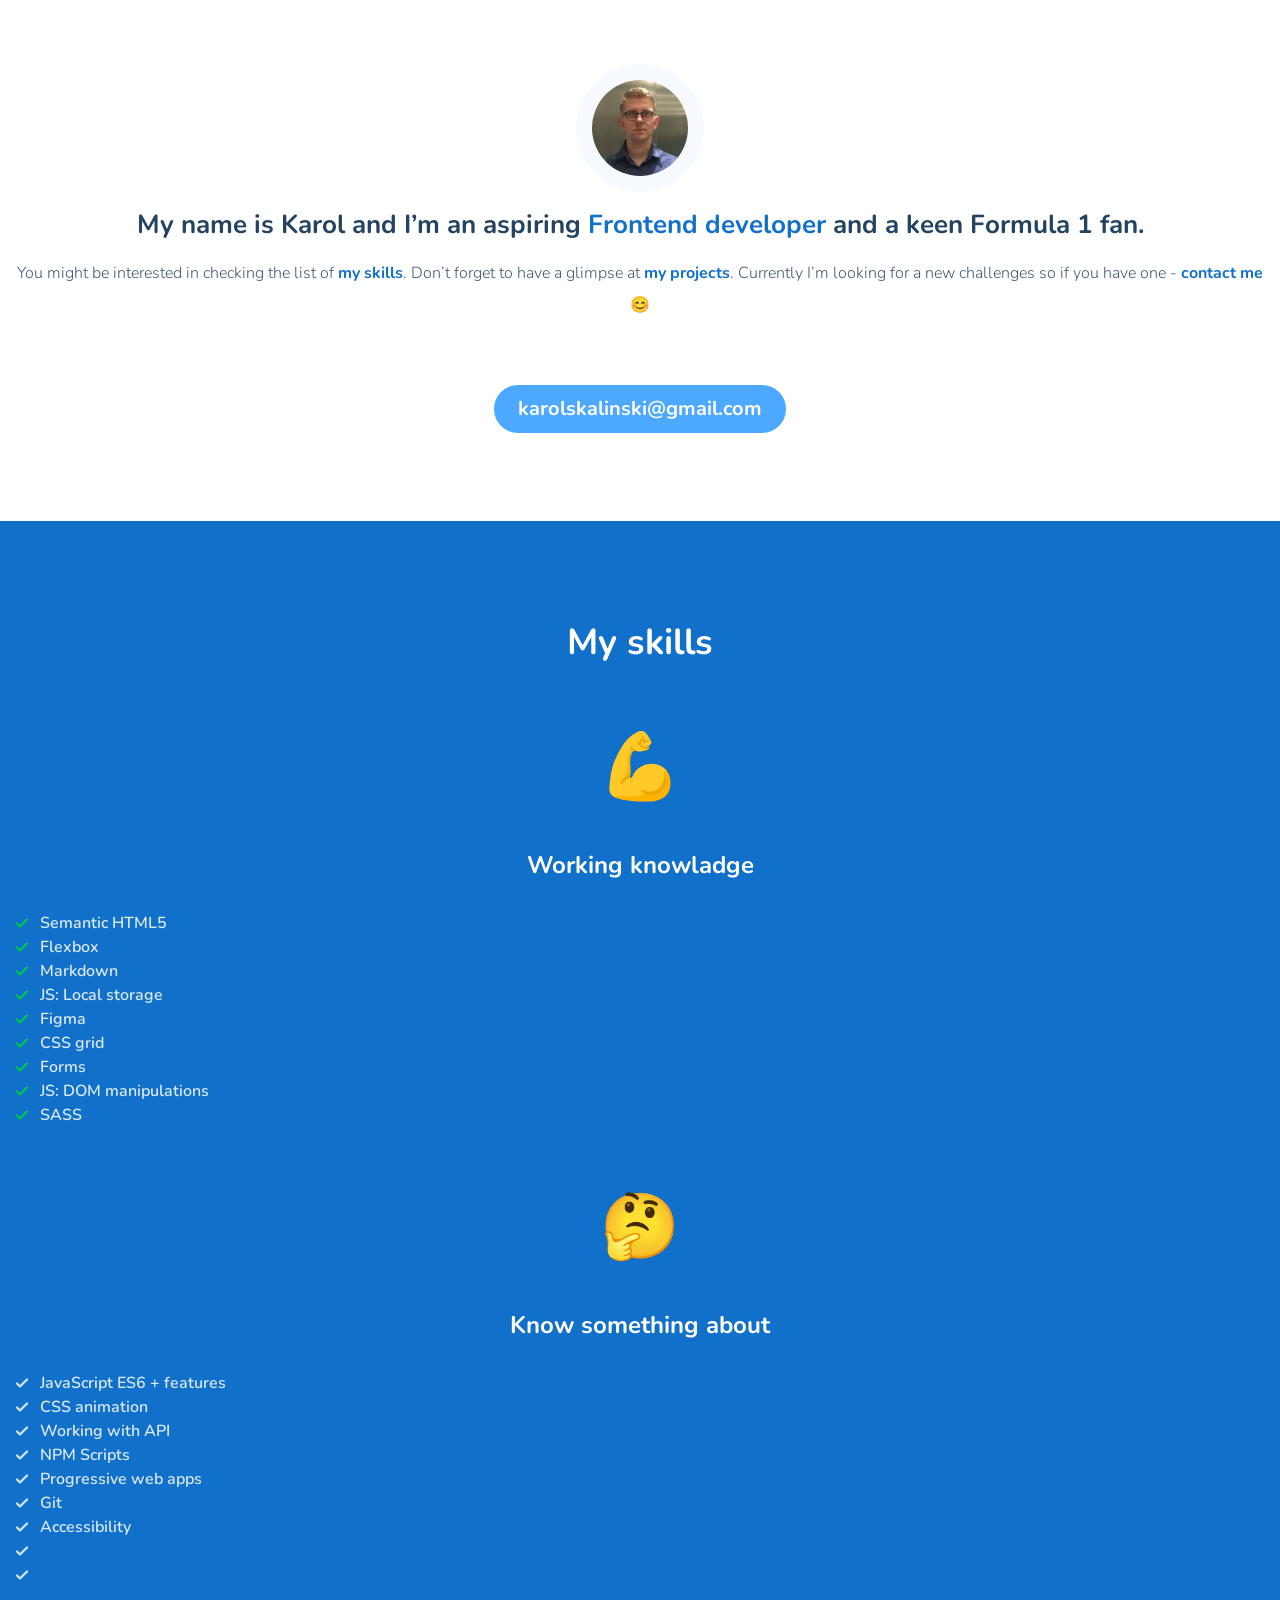
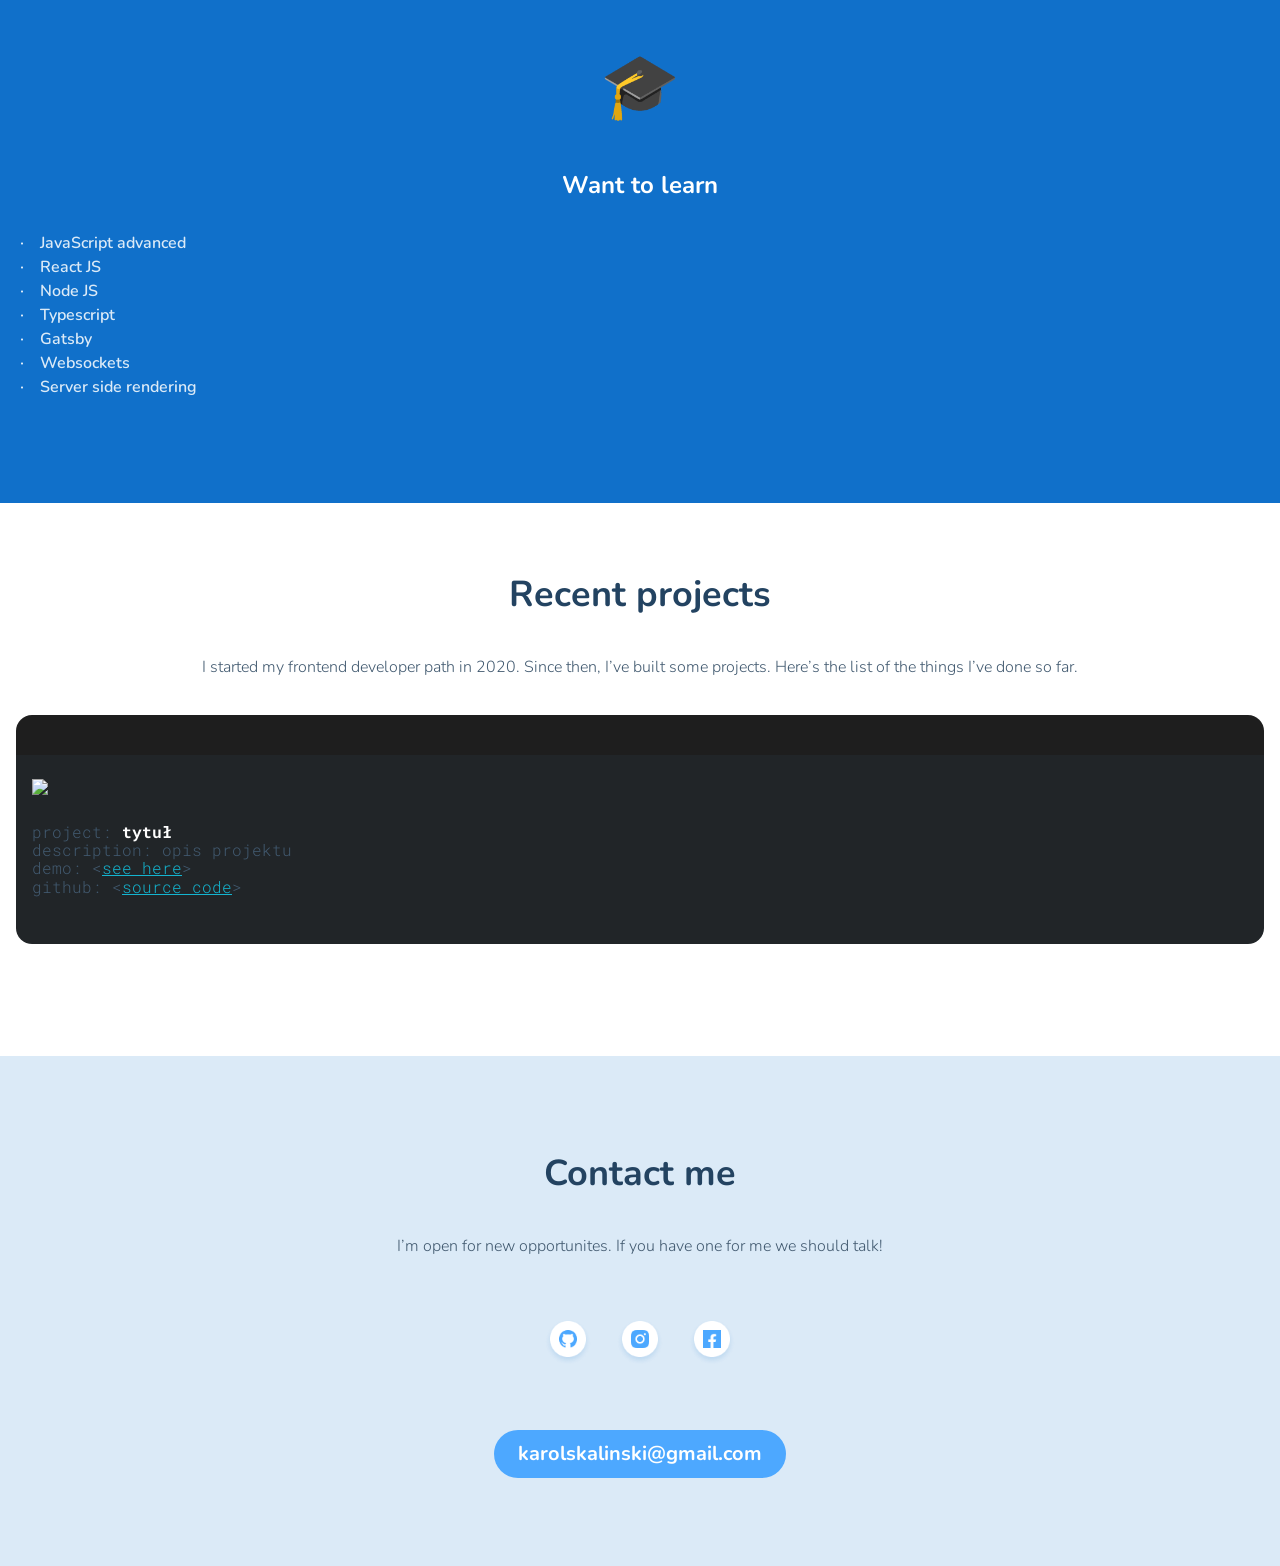
==== index.html @ 74f5c124 "Updates" ====
<!doctype html><html lang="en"><head><meta charset="UTF-8"/><meta name="viewport" content="width=device-width,initial-scale=1"/><title>Karol Skalinski Portfolio</title><meta name="description" content="Personal site with projects list & skill by Karol Skalinski"/><meta property="og:title" content="Karol Skalinski Portfolio"/><meta property="og:description" content="Personal site with projects list & skill by Karol Skalinski"/><meta property="og:url" content="https://skalutki.github.io/portfolio/"/><meta property="og:image" content="https://maciejkorsan.com/wtf-gulp-starter/assets/img/cover.png"/><link rel="apple-touch-icon" sizes="180x180" href="pwa/apple-icon-180.png"/><link rel="apple-touch-icon" sizes="167x167" href="pwa/apple-icon-167.png"/><link rel="apple-touch-icon" sizes="152x152" href="pwa/apple-icon-152.png"/><link rel="apple-touch-icon" sizes="120x120" href="pwa/apple-icon-120.png"/><meta name="apple-mobile-web-app-capable" content="yes"/><link rel="apple-touch-startup-image" href="pwa/apple-splash-2048-2732.png" media="(device-width: 1024px) and (device-height: 1366px) and (-webkit-device-pixel-ratio: 2) and (orientation: portrait)"/><link rel="apple-touch-startup-image" href="pwa/apple-splash-2732-2048.png" media="(device-width: 1024px) and (device-height: 1366px) and (-webkit-device-pixel-ratio: 2) and (orientation: landscape)"/><link rel="apple-touch-startup-image" href="pwa/apple-splash-1668-2388.png" media="(device-width: 834px) and (device-height: 1194px) and (-webkit-device-pixel-ratio: 2) and (orientation: portrait)"/><link rel="apple-touch-startup-image" href="pwa/apple-splash-2388-1668.png" media="(device-width: 834px) and (device-height: 1194px) and (-webkit-device-pixel-ratio: 2) and (orientation: landscape)"/><link rel="apple-touch-startup-image" href="pwa/apple-splash-1668-2224.png" media="(device-width: 834px) and (device-height: 1112px) and (-webkit-device-pixel-ratio: 2) and (orientation: portrait)"/><link rel="apple-touch-startup-image" href="pwa/apple-splash-2224-1668.png" media="(device-width: 834px) and (device-height: 1112px) and (-webkit-device-pixel-ratio: 2) and (orientation: landscape)"/><link rel="apple-touch-startup-image" href="pwa/apple-splash-1536-2048.png" media="(device-width: 768px) and (device-height: 1024px) and (-webkit-device-pixel-ratio: 2) and (orientation: portrait)"/><link rel="apple-touch-startup-image" href="pwa/apple-splash-2048-1536.png" media="(device-width: 768px) and (device-height: 1024px) and (-webkit-device-pixel-ratio: 2) and (orientation: landscape)"/><link rel="apple-touch-startup-image" href="pwa/apple-splash-1242-2688.png" media="(device-width: 414px) and (device-height: 896px) and (-webkit-device-pixel-ratio: 3) and (orientation: portrait)"/><link rel="apple-touch-startup-image" href="pwa/apple-splash-2688-1242.png" media="(device-width: 414px) and (device-height: 896px) and (-webkit-device-pixel-ratio: 3) and (orientation: landscape)"/><link rel="apple-touch-startup-image" href="pwa/apple-splash-1125-2436.png" media="(device-width: 375px) and (device-height: 812px) and (-webkit-device-pixel-ratio: 3) and (orientation: portrait)"/><link rel="apple-touch-startup-image" href="pwa/apple-splash-2436-1125.png" media="(device-width: 375px) and (device-height: 812px) and (-webkit-device-pixel-ratio: 3) and (orientation: landscape)"/><link rel="apple-touch-startup-image" href="pwa/apple-splash-828-1792.png" media="(device-width: 414px) and (device-height: 896px) and (-webkit-device-pixel-ratio: 2) and (orientation: portrait)"/><link rel="apple-touch-startup-image" href="pwa/apple-splash-1792-828.png" media="(device-width: 414px) and (device-height: 896px) and (-webkit-device-pixel-ratio: 2) and (orientation: landscape)"/><link rel="apple-touch-startup-image" href="pwa/apple-splash-1242-2208.png" media="(device-width: 414px) and (device-height: 736px) and (-webkit-device-pixel-ratio: 3) and (orientation: portrait)"/><link rel="apple-touch-startup-image" href="pwa/apple-splash-2208-1242.png" media="(device-width: 414px) and (device-height: 736px) and (-webkit-device-pixel-ratio: 3) and (orientation: landscape)"/><link rel="apple-touch-startup-image" href="pwa/apple-splash-750-1334.png" media="(device-width: 375px) and (device-height: 667px) and (-webkit-device-pixel-ratio: 2) and (orientation: portrait)"/><link rel="apple-touch-startup-image" href="pwa/apple-splash-1334-750.png" media="(device-width: 375px) and (device-height: 667px) and (-webkit-device-pixel-ratio: 2) and (orientation: landscape)"/><link rel="apple-touch-startup-image" href="pwa/apple-splash-640-1136.png" media="(device-width: 320px) and (device-height: 568px) and (-webkit-device-pixel-ratio: 2) and (orientation: portrait)"/><link rel="apple-touch-startup-image" href="pwa/apple-splash-1136-640.png" media="(device-width: 320px) and (device-height: 568px) and (-webkit-device-pixel-ratio: 2) and (orientation: landscape)"/><link href="index.9340e4d0.css" rel="stylesheet"></head><body><main class="main"><header class="about-me"><div class="about-me__picture"><img src="img/karol1.66307d24.jpg" alt="Profile picture with smile Karol Skalinski" class="about-me__picture--picture"/></div><h1 class="about-me__title">My name is Karol and I’m an aspiring <span class="about-me__title--color">Frontend developer</span> and a keen Formula 1 fan.</h1><p class="about-me__description">You might be interested in checking the list of <a class="about-me__description--id" href="#skills">my skills</a>. Don’t forget to have a glimpse at <a class="about-me__description--id" href="#projects">my projects</a>. Currently I’m looking for a new challenges so if you have one - <a class="about-me__description--id" href="#contact">contact me </a>😊</p><div class="position-mail"><a href="mailto:karolskalinski@gmail.com?subject=From_portfolio_on_github" class="about-me__mail mail">karolskalinski@gmail.com</a></div></header><section class="skills" id="skills"><h2 class="skills__title">My skills</h2><section class="skill"><div class="skill__div"><span class="skill__div__icon">💪</span></div><h3 class="skill__title">Working knowladge</h3><ul class="skill__list"><li class="skill__list--item skill__list--itemGreen">Semantic HTML5</li><li class="skill__list--item skill__list--itemGreen">Flexbox</li><li class="skill__list--item skill__list--itemGreen">Markdown</li><li class="skill__list--item skill__list--itemGreen">JS: Local storage</li><li class="skill__list--item skill__list--itemGreen">Figma</li><li class="skill__list--item skill__list--itemGreen">CSS grid</li><li class="skill__list--item skill__list--itemGreen">Forms</li><li class="skill__list--item skill__list--itemGreen">JS: DOM manipulations</li><li class="skill__list--item skill__list--itemGreen">SASS</li></ul></section><section class="skill"><div class="skill__div"><span class="skill__div__icon">🤔</span></div><h3 class="skill__title">Know something about</h3><ul class="skill__list"><li class="skill__list--item skill__list--itemWhite">JavaScript ES6 + features</li><li class="skill__list--item skill__list--itemWhite">CSS animation</li><li class="skill__list--item skill__list--itemWhite">Working with API</li><li class="skill__list--item skill__list--itemWhite">NPM Scripts</li><li class="skill__list--item skill__list--itemWhite">Progressive web apps</li><li class="skill__list--item skill__list--itemWhite">Git</li><li class="skill__list--item skill__list--itemWhite">Accessibility</li><li class="skill__list--item skill__list--itemWhite"></li><li class="skill__list--item skill__list--itemWhite"></li></ul></section><section class="skill"><div class="skill__div"><span class="skill__div__icon">🎓</span></div><h3 class="skill__title">Want to learn</h3><ul class="skill__list"><li class="skill__list--item skill__list--itemDot">JavaScript advanced</li><li class="skill__list--item skill__list--itemDot">React JS</li><li class="skill__list--item skill__list--itemDot">Node JS</li><li class="skill__list--item skill__list--itemDot">Typescript</li><li class="skill__list--item skill__list--itemDot">Gatsby</li><li class="skill__list--item skill__list--itemDot">Websockets</li><li class="skill__list--item skill__list--itemDot">Server side rendering</li></ul></section></section><section class="projects projects-js" id="projects"><h2 class="projects__title">Recent projects</h2><p class="projects__description">I started my frontend developer path in 2020. Since then, I’ve built some projects. Here’s the list of the things I’ve done so far.</p><section class="project"><header class="project__header"><span class="project__header--icon"></span></header><div class="project__grid"><img src="img/Github" icon.25b1aea3.png class="project__avatar"/><div class="nie wiem czy potrzebne"><ul class="description__list"><li class="description__list--item">project: <span class="description__list--itemTitle description__list--project-title">tytuł</span></li><li class="description__list--item">description: <span class="description__list--project-description"></span> opis projektu</li><li class="description__list--item">demo: &lt;<span class="description__list--project-demo"><a href="#" class="description__list--link" title="Project demo link">see here</a></span>&gt;</li><li class="description__list--item">github: &lt;<span class="description__list--project-source"><a href="#" class="description__list--link" title="Project repository link">source code</a></span>&gt;</li></ul></div></div></section></section><footer class="contact" id="contact"><h2 class="contact__title">Contact me</h2><p class="contact__description">I’m open for new opportunites. If you have one for me we should talk!</p><span class="contact__icons"><a href="#" class="contact__link"><img src="img/Github_icon.b42a5c88.png" class="contact__icon contact__icon-github" alt="Github icon."/></a><a href="#" class="contact__link"><img src="img/Instagram_icon.8e34ad99.png" class="contact__icon contact__icon-instagram" alt="Instagram icon."/></a><a href="#" class="contact__link"><img src="img/Facebook_icon.f292de3f.png" class="contact__icon contact__icon-facebook" alt="Facebook icon."/></a></span><div class="position-mail"><a href="mailto:karolskalinski@gmail.com?subject=From_portfolio_on_github" class="contact__mail mail">karolskalinski@gmail.com</a></div></footer></main><script src="index.9340e4d0.js"></script></body></html>
---- index.9340e4d0.css ----
@import url(https://fonts.googleapis.com/css2?family=Nunito:wght@300;600;700&family=Roboto+Mono:ital,wght@0,400;1,600&display=swap);
/*! normalize.css v8.0.1 | MIT License | github.com/necolas/normalize.css */html{line-height:1.15;-webkit-text-size-adjust:100%}body{margin:0}main{display:block}h1{font-size:2em;margin:.67em 0}hr{box-sizing:content-box;height:0;overflow:visible}pre{font-family:monospace,monospace;font-size:1em}a{background-color:transparent}abbr[title]{border-bottom:none;text-decoration:underline;text-decoration:underline dotted}b,strong{font-weight:bolder}code,kbd,samp{font-family:monospace,monospace;font-size:1em}small{font-size:80%}sub,sup{font-size:75%;line-height:0;position:relative;vertical-align:baseline}sub{bottom:-.25em}sup{top:-.5em}img{border-style:none}button,input,optgroup,select,textarea{font-family:inherit;font-size:100%;line-height:1.15;margin:0}button,input{overflow:visible}button,select{text-transform:none}[type=button],[type=reset],[type=submit],button{-webkit-appearance:button}[type=button]::-moz-focus-inner,[type=reset]::-moz-focus-inner,[type=submit]::-moz-focus-inner,button::-moz-focus-inner{border-style:none;padding:0}[type=button]:-moz-focusring,[type=reset]:-moz-focusring,[type=submit]:-moz-focusring,button:-moz-focusring{outline:1px dotted ButtonText}fieldset{padding:.35em .75em .625em}legend{box-sizing:border-box;color:inherit;display:table;max-width:100%;padding:0;white-space:normal}progress{vertical-align:baseline}textarea{overflow:auto}[type=checkbox],[type=radio]{box-sizing:border-box;padding:0}[type=number]::-webkit-inner-spin-button,[type=number]::-webkit-outer-spin-button{height:auto}[type=search]{-webkit-appearance:textfield;outline-offset:-2px}[type=search]::-webkit-search-decoration{-webkit-appearance:none}::-webkit-file-upload-button{-webkit-appearance:button;font:inherit}details{display:block}summary{display:list-item}[hidden],template{display:none}.about-me{padding:64px 16px 88px}.about-me__picture{display:flex;justify-content:center;align-items:center}.about-me__picture--picture{width:96px;height:96px;border:16px solid #f6f9fd;border-radius:50%}.about-me__title{color:#234361;font-weight:700;font-size:26px;line-height:32px;text-align:center;margin-bottom:16px}.about-me__title--color{color:#1070ca}.about-me__description{font-size:16px;line-height:32px;text-align:center}.about-me__description--id{text-decoration:none;color:#1070ca;font-weight:700}.about-me__mail{margin-top:48px}.skills{background-color:#1070ca;color:#fff;padding:68px 16px 88px}.skills__title{text-align:center;font-size:36px;line-height:48px;font-weight:700;font-style:normal;margin-bottom:64px}.skill{margin-top:64px}.skill__div{display:flex;justify-content:center;align-items:center}.skill__div__icon{font-style:normal;font-size:64px;line-height:72px;margin-bottom:16px}.skill__div__icon,.skill__title{font-weight:700;text-align:center}.skill__title{font-size:24px;line-height:44px}.skill__list{list-style:none;padding:0}.skill__list--item{color:#dbeaf7;font-style:normal;font-weight:600;font-size:16px;line-height:24px}.skill__list--itemGreen:before{content:url(img/small-tick-green.3161e0bf.png);padding-right:12px}.skill__list--itemWhite:before{content:url(img/small-tick-white.5039dd0b.png);padding-right:12px}.skill__list--itemDot:before{content:url(img/Bullet.c6b2af05.png);padding-right:12px}.projects{padding:68px 16px 88px}.projects__title{text-align:center;font-size:36px;line-height:48px;font-weight:700;color:#234361;margin:0 0 32px}.projects__description{font-style:normal;font-weight:300;font-size:16px;line-height:32px;text-align:center;margin-bottom:32px}.project{font-family:Roboto Mono,monospace;margin-bottom:24px}.project__header{background-color:#1e1e1e;height:40px;border-radius:16px 16px 0 0}.project__header--icon{background-color:#464a4d;width:8px;height:8px;z-index:3}.project__grid{background-color:#212528;padding:24px 16px 48px;border-radius:0 0 16px 16px}.project__avatar{margin-bottom:24px}.description__list{list-style:none;text-align:justify-all;padding:0;margin:0}.description__list--itemTitle{font-weight:700;color:#fff}.description__list--link{color:#14b5d0}.contact{background-color:#dbeaf7;padding:64px 16px 88px}.contact__title{color:#234361;font-weight:700;font-size:36px;line-height:48px;text-align:center;margin-bottom:32px}.contact__description{color:#425a70;font-weight:300;font-size:16px;line-height:32px;text-align:center;margin:0 0 56px}.contact__icons{display:flex;justify-content:center;align-items:center;margin-bottom:64px}.contact__icon{width:48px;height:48px;padding:0 12px}.contact__link{width:72px;height:48px}body{background:#fff;color:#425a70;min-height:100vh;min-width:320px;width:100%;font-family:Nunito,sans-serif;font-weight:300}.position-mail{display:flex;justify-content:center;align-items:center;box-sizing:border-box}.mail{background-color:#4da8ff;border-radius:48px;height:40px;text-decoration:none;color:#fff;padding:4px 24px;font-size:20px;font-weight:700;line-height:40px}
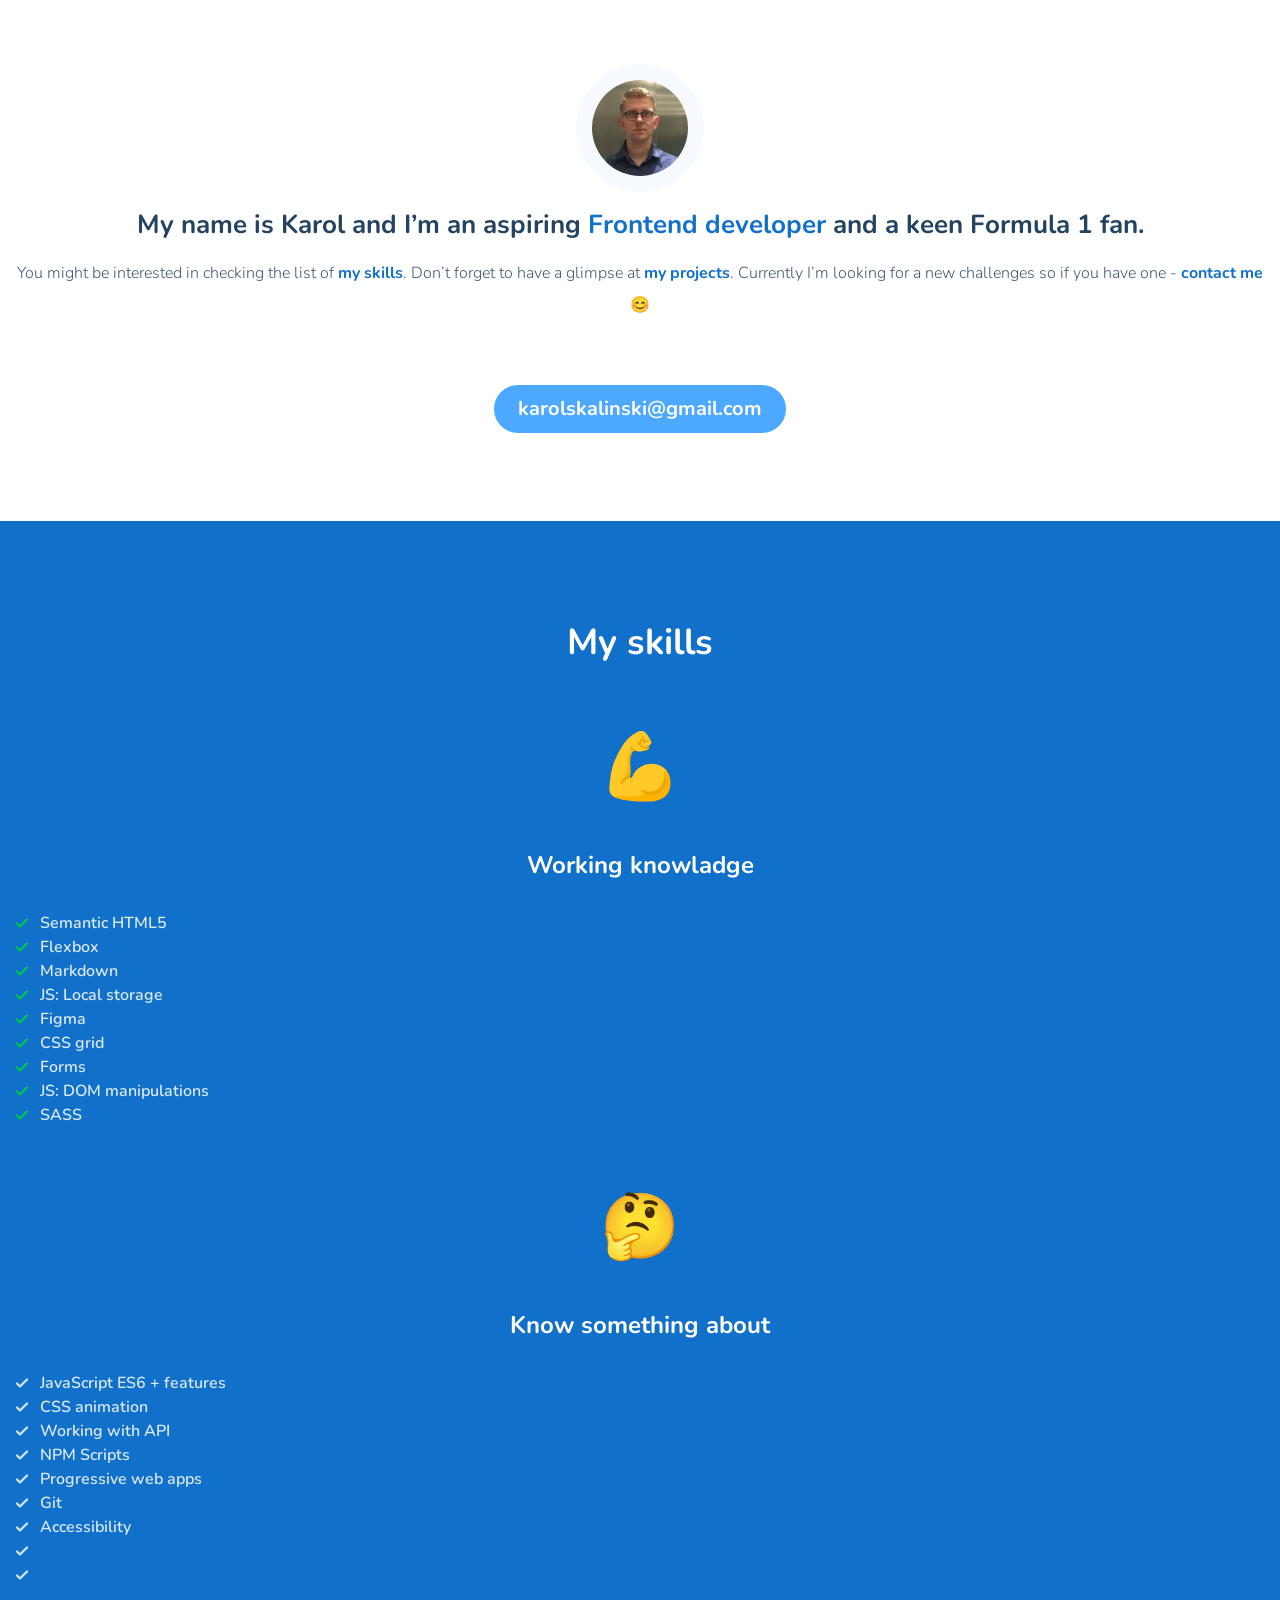
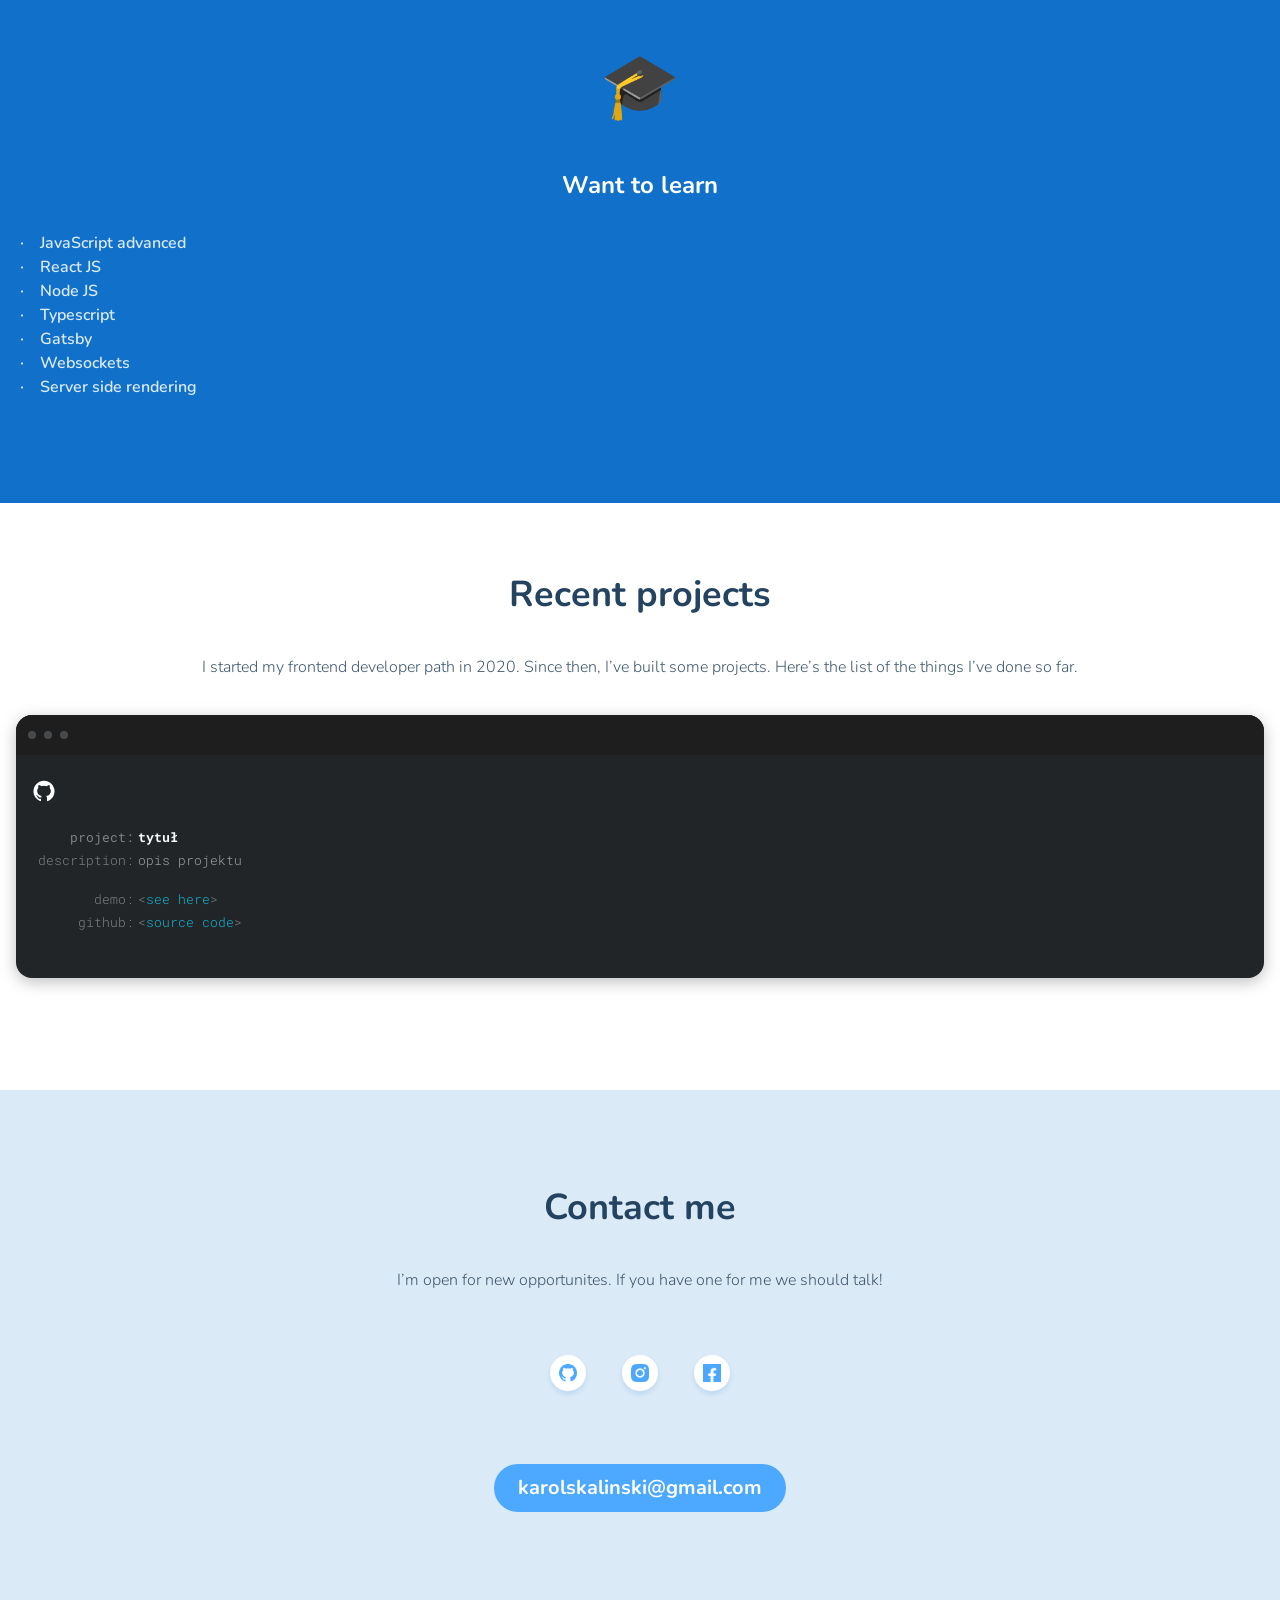
==== commit 09afd7e0: "Updates" ====
--- a/index.html
+++ b/index.html
@@ -1 +1 @@
-<!doctype html><html lang="en"><head><meta charset="UTF-8"/><meta name="viewport" content="width=device-width,initial-scale=1"/><title>Karol Skalinski Portfolio</title><meta name="description" content="Personal site with projects list & skill by Karol Skalinski"/><meta property="og:title" content="Karol Skalinski Portfolio"/><meta property="og:description" content="Personal site with projects list & skill by Karol Skalinski"/><meta property="og:url" content="https://skalutki.github.io/portfolio/"/><meta property="og:image" content="https://maciejkorsan.com/wtf-gulp-starter/assets/img/cover.png"/><link rel="apple-touch-icon" sizes="180x180" href="pwa/apple-icon-180.png"/><link rel="apple-touch-icon" sizes="167x167" href="pwa/apple-icon-167.png"/><link rel="apple-touch-icon" sizes="152x152" href="pwa/apple-icon-152.png"/><link rel="apple-touch-icon" sizes="120x120" href="pwa/apple-icon-120.png"/><meta name="apple-mobile-web-app-capable" content="yes"/><link rel="apple-touch-startup-image" href="pwa/apple-splash-2048-2732.png" media="(device-width: 1024px) and (device-height: 1366px) and (-webkit-device-pixel-ratio: 2) and (orientation: portrait)"/><link rel="apple-touch-startup-image" href="pwa/apple-splash-2732-2048.png" media="(device-width: 1024px) and (device-height: 1366px) and (-webkit-device-pixel-ratio: 2) and (orientation: landscape)"/><link rel="apple-touch-startup-image" href="pwa/apple-splash-1668-2388.png" media="(device-width: 834px) and (device-height: 1194px) and (-webkit-device-pixel-ratio: 2) and (orientation: portrait)"/><link rel="apple-touch-startup-image" href="pwa/apple-splash-2388-1668.png" media="(device-width: 834px) and (device-height: 1194px) and (-webkit-device-pixel-ratio: 2) and (orientation: landscape)"/><link rel="apple-touch-startup-image" href="pwa/apple-splash-1668-2224.png" media="(device-width: 834px) and (device-height: 1112px) and (-webkit-device-pixel-ratio: 2) and (orientation: portrait)"/><link rel="apple-touch-startup-image" href="pwa/apple-splash-2224-1668.png" media="(device-width: 834px) and (device-height: 1112px) and (-webkit-device-pixel-ratio: 2) and (orientation: landscape)"/><link rel="apple-touch-startup-image" href="pwa/apple-splash-1536-2048.png" media="(device-width: 768px) and (device-height: 1024px) and (-webkit-device-pixel-ratio: 2) and (orientation: portrait)"/><link rel="apple-touch-startup-image" href="pwa/apple-splash-2048-1536.png" media="(device-width: 768px) and (device-height: 1024px) and (-webkit-device-pixel-ratio: 2) and (orientation: landscape)"/><link rel="apple-touch-startup-image" href="pwa/apple-splash-1242-2688.png" media="(device-width: 414px) and (device-height: 896px) and (-webkit-device-pixel-ratio: 3) and (orientation: portrait)"/><link rel="apple-touch-startup-image" href="pwa/apple-splash-2688-1242.png" media="(device-width: 414px) and (device-height: 896px) and (-webkit-device-pixel-ratio: 3) and (orientation: landscape)"/><link rel="apple-touch-startup-image" href="pwa/apple-splash-1125-2436.png" media="(device-width: 375px) and (device-height: 812px) and (-webkit-device-pixel-ratio: 3) and (orientation: portrait)"/><link rel="apple-touch-startup-image" href="pwa/apple-splash-2436-1125.png" media="(device-width: 375px) and (device-height: 812px) and (-webkit-device-pixel-ratio: 3) and (orientation: landscape)"/><link rel="apple-touch-startup-image" href="pwa/apple-splash-828-1792.png" media="(device-width: 414px) and (device-height: 896px) and (-webkit-device-pixel-ratio: 2) and (orientation: portrait)"/><link rel="apple-touch-startup-image" href="pwa/apple-splash-1792-828.png" media="(device-width: 414px) and (device-height: 896px) and (-webkit-device-pixel-ratio: 2) and (orientation: landscape)"/><link rel="apple-touch-startup-image" href="pwa/apple-splash-1242-2208.png" media="(device-width: 414px) and (device-height: 736px) and (-webkit-device-pixel-ratio: 3) and (orientation: portrait)"/><link rel="apple-touch-startup-image" href="pwa/apple-splash-2208-1242.png" media="(device-width: 414px) and (device-height: 736px) and (-webkit-device-pixel-ratio: 3) and (orientation: landscape)"/><link rel="apple-touch-startup-image" href="pwa/apple-splash-750-1334.png" media="(device-width: 375px) and (device-height: 667px) and (-webkit-device-pixel-ratio: 2) and (orientation: portrait)"/><link rel="apple-touch-startup-image" href="pwa/apple-splash-1334-750.png" media="(device-width: 375px) and (device-height: 667px) and (-webkit-device-pixel-ratio: 2) and (orientation: landscape)"/><link rel="apple-touch-startup-image" href="pwa/apple-splash-640-1136.png" media="(device-width: 320px) and (device-height: 568px) and (-webkit-device-pixel-ratio: 2) and (orientation: portrait)"/><link rel="apple-touch-startup-image" href="pwa/apple-splash-1136-640.png" media="(device-width: 320px) and (device-height: 568px) and (-webkit-device-pixel-ratio: 2) and (orientation: landscape)"/><link href="index.9340e4d0.css" rel="stylesheet"></head><body><main class="main"><header class="about-me"><div class="about-me__picture"><img src="img/karol1.66307d24.jpg" alt="Profile picture with smile Karol Skalinski" class="about-me__picture--picture"/></div><h1 class="about-me__title">My name is Karol and I’m an aspiring <span class="about-me__title--color">Frontend developer</span> and a keen Formula 1 fan.</h1><p class="about-me__description">You might be interested in checking the list of <a class="about-me__description--id" href="#skills">my skills</a>. Don’t forget to have a glimpse at <a class="about-me__description--id" href="#projects">my projects</a>. Currently I’m looking for a new challenges so if you have one - <a class="about-me__description--id" href="#contact">contact me </a>😊</p><div class="position-mail"><a href="mailto:karolskalinski@gmail.com?subject=From_portfolio_on_github" class="about-me__mail mail">karolskalinski@gmail.com</a></div></header><section class="skills" id="skills"><h2 class="skills__title">My skills</h2><section class="skill"><div class="skill__div"><span class="skill__div__icon">💪</span></div><h3 class="skill__title">Working knowladge</h3><ul class="skill__list"><li class="skill__list--item skill__list--itemGreen">Semantic HTML5</li><li class="skill__list--item skill__list--itemGreen">Flexbox</li><li class="skill__list--item skill__list--itemGreen">Markdown</li><li class="skill__list--item skill__list--itemGreen">JS: Local storage</li><li class="skill__list--item skill__list--itemGreen">Figma</li><li class="skill__list--item skill__list--itemGreen">CSS grid</li><li class="skill__list--item skill__list--itemGreen">Forms</li><li class="skill__list--item skill__list--itemGreen">JS: DOM manipulations</li><li class="skill__list--item skill__list--itemGreen">SASS</li></ul></section><section class="skill"><div class="skill__div"><span class="skill__div__icon">🤔</span></div><h3 class="skill__title">Know something about</h3><ul class="skill__list"><li class="skill__list--item skill__list--itemWhite">JavaScript ES6 + features</li><li class="skill__list--item skill__list--itemWhite">CSS animation</li><li class="skill__list--item skill__list--itemWhite">Working with API</li><li class="skill__list--item skill__list--itemWhite">NPM Scripts</li><li class="skill__list--item skill__list--itemWhite">Progressive web apps</li><li class="skill__list--item skill__list--itemWhite">Git</li><li class="skill__list--item skill__list--itemWhite">Accessibility</li><li class="skill__list--item skill__list--itemWhite"></li><li class="skill__list--item skill__list--itemWhite"></li></ul></section><section class="skill"><div class="skill__div"><span class="skill__div__icon">🎓</span></div><h3 class="skill__title">Want to learn</h3><ul class="skill__list"><li class="skill__list--item skill__list--itemDot">JavaScript advanced</li><li class="skill__list--item skill__list--itemDot">React JS</li><li class="skill__list--item skill__list--itemDot">Node JS</li><li class="skill__list--item skill__list--itemDot">Typescript</li><li class="skill__list--item skill__list--itemDot">Gatsby</li><li class="skill__list--item skill__list--itemDot">Websockets</li><li class="skill__list--item skill__list--itemDot">Server side rendering</li></ul></section></section><section class="projects projects-js" id="projects"><h2 class="projects__title">Recent projects</h2><p class="projects__description">I started my frontend developer path in 2020. Since then, I’ve built some projects. Here’s the list of the things I’ve done so far.</p><section class="project"><header class="project__header"><span class="project__header--icon"></span></header><div class="project__grid"><img src="img/Github" icon.25b1aea3.png class="project__avatar"/><div class="nie wiem czy potrzebne"><ul class="description__list"><li class="description__list--item">project: <span class="description__list--itemTitle description__list--project-title">tytuł</span></li><li class="description__list--item">description: <span class="description__list--project-description"></span> opis projektu</li><li class="description__list--item">demo: &lt;<span class="description__list--project-demo"><a href="#" class="description__list--link" title="Project demo link">see here</a></span>&gt;</li><li class="description__list--item">github: &lt;<span class="description__list--project-source"><a href="#" class="description__list--link" title="Project repository link">source code</a></span>&gt;</li></ul></div></div></section></section><footer class="contact" id="contact"><h2 class="contact__title">Contact me</h2><p class="contact__description">I’m open for new opportunites. If you have one for me we should talk!</p><span class="contact__icons"><a href="#" class="contact__link"><img src="img/Github_icon.b42a5c88.png" class="contact__icon contact__icon-github" alt="Github icon."/></a><a href="#" class="contact__link"><img src="img/Instagram_icon.8e34ad99.png" class="contact__icon contact__icon-instagram" alt="Instagram icon."/></a><a href="#" class="contact__link"><img src="img/Facebook_icon.f292de3f.png" class="contact__icon contact__icon-facebook" alt="Facebook icon."/></a></span><div class="position-mail"><a href="mailto:karolskalinski@gmail.com?subject=From_portfolio_on_github" class="contact__mail mail">karolskalinski@gmail.com</a></div></footer></main><script src="index.9340e4d0.js"></script></body></html>+<!doctype html><html lang="en"><head><meta charset="UTF-8"/><meta name="viewport" content="width=device-width,initial-scale=1"/><title>Karol Skalinski Portfolio</title><meta name="description" content="Personal site with projects list & skill by Karol Skalinski"/><meta property="og:title" content="Karol Skalinski Portfolio"/><meta property="og:description" content="Personal site with projects list & skill by Karol Skalinski"/><meta property="og:url" content="https://skalutki.github.io/portfolio/"/><meta property="og:image" content="https://maciejkorsan.com/wtf-gulp-starter/assets/img/cover.png"/><link rel="apple-touch-icon" sizes="180x180" href="pwa/apple-icon-180.png"/><link rel="apple-touch-icon" sizes="167x167" href="pwa/apple-icon-167.png"/><link rel="apple-touch-icon" sizes="152x152" href="pwa/apple-icon-152.png"/><link rel="apple-touch-icon" sizes="120x120" href="pwa/apple-icon-120.png"/><meta name="apple-mobile-web-app-capable" content="yes"/><link rel="apple-touch-startup-image" href="pwa/apple-splash-2048-2732.png" media="(device-width: 1024px) and (device-height: 1366px) and (-webkit-device-pixel-ratio: 2) and (orientation: portrait)"/><link rel="apple-touch-startup-image" href="pwa/apple-splash-2732-2048.png" media="(device-width: 1024px) and (device-height: 1366px) and (-webkit-device-pixel-ratio: 2) and (orientation: landscape)"/><link rel="apple-touch-startup-image" href="pwa/apple-splash-1668-2388.png" media="(device-width: 834px) and (device-height: 1194px) and (-webkit-device-pixel-ratio: 2) and (orientation: portrait)"/><link rel="apple-touch-startup-image" href="pwa/apple-splash-2388-1668.png" media="(device-width: 834px) and (device-height: 1194px) and (-webkit-device-pixel-ratio: 2) and (orientation: landscape)"/><link rel="apple-touch-startup-image" href="pwa/apple-splash-1668-2224.png" media="(device-width: 834px) and (device-height: 1112px) and (-webkit-device-pixel-ratio: 2) and (orientation: portrait)"/><link rel="apple-touch-startup-image" href="pwa/apple-splash-2224-1668.png" media="(device-width: 834px) and (device-height: 1112px) and (-webkit-device-pixel-ratio: 2) and (orientation: landscape)"/><link rel="apple-touch-startup-image" href="pwa/apple-splash-1536-2048.png" media="(device-width: 768px) and (device-height: 1024px) and (-webkit-device-pixel-ratio: 2) and (orientation: portrait)"/><link rel="apple-touch-startup-image" href="pwa/apple-splash-2048-1536.png" media="(device-width: 768px) and (device-height: 1024px) and (-webkit-device-pixel-ratio: 2) and (orientation: landscape)"/><link rel="apple-touch-startup-image" href="pwa/apple-splash-1242-2688.png" media="(device-width: 414px) and (device-height: 896px) and (-webkit-device-pixel-ratio: 3) and (orientation: portrait)"/><link rel="apple-touch-startup-image" href="pwa/apple-splash-2688-1242.png" media="(device-width: 414px) and (device-height: 896px) and (-webkit-device-pixel-ratio: 3) and (orientation: landscape)"/><link rel="apple-touch-startup-image" href="pwa/apple-splash-1125-2436.png" media="(device-width: 375px) and (device-height: 812px) and (-webkit-device-pixel-ratio: 3) and (orientation: portrait)"/><link rel="apple-touch-startup-image" href="pwa/apple-splash-2436-1125.png" media="(device-width: 375px) and (device-height: 812px) and (-webkit-device-pixel-ratio: 3) and (orientation: landscape)"/><link rel="apple-touch-startup-image" href="pwa/apple-splash-828-1792.png" media="(device-width: 414px) and (device-height: 896px) and (-webkit-device-pixel-ratio: 2) and (orientation: portrait)"/><link rel="apple-touch-startup-image" href="pwa/apple-splash-1792-828.png" media="(device-width: 414px) and (device-height: 896px) and (-webkit-device-pixel-ratio: 2) and (orientation: landscape)"/><link rel="apple-touch-startup-image" href="pwa/apple-splash-1242-2208.png" media="(device-width: 414px) and (device-height: 736px) and (-webkit-device-pixel-ratio: 3) and (orientation: portrait)"/><link rel="apple-touch-startup-image" href="pwa/apple-splash-2208-1242.png" media="(device-width: 414px) and (device-height: 736px) and (-webkit-device-pixel-ratio: 3) and (orientation: landscape)"/><link rel="apple-touch-startup-image" href="pwa/apple-splash-750-1334.png" media="(device-width: 375px) and (device-height: 667px) and (-webkit-device-pixel-ratio: 2) and (orientation: portrait)"/><link rel="apple-touch-startup-image" href="pwa/apple-splash-1334-750.png" media="(device-width: 375px) and (device-height: 667px) and (-webkit-device-pixel-ratio: 2) and (orientation: landscape)"/><link rel="apple-touch-startup-image" href="pwa/apple-splash-640-1136.png" media="(device-width: 320px) and (device-height: 568px) and (-webkit-device-pixel-ratio: 2) and (orientation: portrait)"/><link rel="apple-touch-startup-image" href="pwa/apple-splash-1136-640.png" media="(device-width: 320px) and (device-height: 568px) and (-webkit-device-pixel-ratio: 2) and (orientation: landscape)"/><link href="index.69f66f63.css" rel="stylesheet"></head><body><main class="main"><header class="about-me"><div class="about-me__picture"><img src="img/karol1.66307d24.jpg" alt="Profile picture with smile Karol Skalinski" class="about-me__picture--picture"/></div><h1 class="about-me__title">My name is Karol and I’m an aspiring <span class="about-me__title--color">Frontend developer</span> and a keen Formula 1 fan.</h1><p class="about-me__description">You might be interested in checking the list of <a class="about-me__description--id" href="#skills">my skills</a>. Don’t forget to have a glimpse at <a class="about-me__description--id" href="#projects">my projects</a>. Currently I’m looking for a new challenges so if you have one - <a class="about-me__description--id" href="#contact">contact me </a>😊</p><div class="position-mail"><a href="mailto:karolskalinski@gmail.com?subject=From_portfolio_on_github" class="about-me__mail mail">karolskalinski@gmail.com</a></div></header><section class="skills" id="skills"><h2 class="skills__title">My skills</h2><section class="skill"><div class="skill__div"><span class="skill__div__icon">💪</span></div><h3 class="skill__title">Working knowladge</h3><ul class="skill__list"><li class="skill__list--item skill__list--itemGreen">Semantic HTML5</li><li class="skill__list--item skill__list--itemGreen">Flexbox</li><li class="skill__list--item skill__list--itemGreen">Markdown</li><li class="skill__list--item skill__list--itemGreen">JS: Local storage</li><li class="skill__list--item skill__list--itemGreen">Figma</li><li class="skill__list--item skill__list--itemGreen">CSS grid</li><li class="skill__list--item skill__list--itemGreen">Forms</li><li class="skill__list--item skill__list--itemGreen">JS: DOM manipulations</li><li class="skill__list--item skill__list--itemGreen">SASS</li></ul></section><section class="skill"><div class="skill__div"><span class="skill__div__icon">🤔</span></div><h3 class="skill__title">Know something about</h3><ul class="skill__list"><li class="skill__list--item skill__list--itemWhite">JavaScript ES6 + features</li><li class="skill__list--item skill__list--itemWhite">CSS animation</li><li class="skill__list--item skill__list--itemWhite">Working with API</li><li class="skill__list--item skill__list--itemWhite">NPM Scripts</li><li class="skill__list--item skill__list--itemWhite">Progressive web apps</li><li class="skill__list--item skill__list--itemWhite">Git</li><li class="skill__list--item skill__list--itemWhite">Accessibility</li><li class="skill__list--item skill__list--itemWhite"></li><li class="skill__list--item skill__list--itemWhite"></li></ul></section><section class="skill"><div class="skill__div"><span class="skill__div__icon">🎓</span></div><h3 class="skill__title">Want to learn</h3><ul class="skill__list"><li class="skill__list--item skill__list--itemDot">JavaScript advanced</li><li class="skill__list--item skill__list--itemDot">React JS</li><li class="skill__list--item skill__list--itemDot">Node JS</li><li class="skill__list--item skill__list--itemDot">Typescript</li><li class="skill__list--item skill__list--itemDot">Gatsby</li><li class="skill__list--item skill__list--itemDot">Websockets</li><li class="skill__list--item skill__list--itemDot">Server side rendering</li></ul></section></section><section class="projects projects-js" id="projects"><h2 class="projects__title">Recent projects</h2><p class="projects__description">I started my frontend developer path in 2020. Since then, I’ve built some projects. Here’s the list of the things I’ve done so far.</p><article class="project"><div class="project__header"><span class="project__header--icon"></span> <span class="project__header--icon"></span> <span class="project__header--icon"></span></div><div class="project__content"><img src="img/Github__Icon.25b1aea3.png" class="project__avatar" alt=""/><h3 class="project__title project__grid"><span class="project__label">project:</span> <span class="project__title--name">tytuł</span></h3><p class="project__description project__grid"><span class="project__label">description:</span> <span class="project__description--name">opis projektu</span></p><p class="project__demo project__grid"><span class="project__label">demo:</span> <span>&lt;<span class="project__demo--name"><a href="#" class="project__link" title="Project demo link">see here</a></span>&gt;</span></p><p class="project__repo project__grid"><span class="project__label">github:</span> <span>&lt;<span class="project__repo--name"><a href="#" class="project__link" title="Project repository link">source code</a></span>&gt;</span></p></div></article></section><footer class="contact" id="contact"><h2 class="contact__title">Contact me</h2><p class="contact__description">I’m open for new opportunites. If you have one for me we should talk!</p><span class="contact__icons"><a href="#" class="contact__link"><img src="img/Github_icon.b42a5c88.png" class="contact__icon contact__icon-github" alt="Github icon."/></a><a href="#" class="contact__link"><img src="img/Instagram_icon.8e34ad99.png" class="contact__icon contact__icon-instagram" alt="Instagram icon."/></a><a href="#" class="contact__link"><img src="img/Facebook_icon.f292de3f.png" class="contact__icon contact__icon-facebook" alt="Facebook icon."/></a></span><div class="position-mail"><a href="mailto:karolskalinski@gmail.com?subject=From_portfolio_on_github" class="contact__mail mail">karolskalinski@gmail.com</a></div></footer></main><script src="index.69f66f63.js"></script></body></html>
--- a/index.69f66f63.css
+++ b/index.69f66f63.css
@@ -0,0 +1,2 @@
+@import url(https://fonts.googleapis.com/css2?family=Nunito:wght@300;600;700&family=Roboto+Mono:ital,wght@0,400;1,600&display=swap);
+/*! normalize.css v8.0.1 | MIT License | github.com/necolas/normalize.css */html{line-height:1.15;-webkit-text-size-adjust:100%}body{margin:0}main{display:block}h1{font-size:2em;margin:.67em 0}hr{box-sizing:content-box;height:0;overflow:visible}pre{font-family:monospace,monospace;font-size:1em}a{background-color:transparent}abbr[title]{border-bottom:none;text-decoration:underline;text-decoration:underline dotted}b,strong{font-weight:bolder}code,kbd,samp{font-family:monospace,monospace;font-size:1em}small{font-size:80%}sub,sup{font-size:75%;line-height:0;position:relative;vertical-align:baseline}sub{bottom:-.25em}sup{top:-.5em}img{border-style:none}button,input,optgroup,select,textarea{font-family:inherit;font-size:100%;line-height:1.15;margin:0}button,input{overflow:visible}button,select{text-transform:none}[type=button],[type=reset],[type=submit],button{-webkit-appearance:button}[type=button]::-moz-focus-inner,[type=reset]::-moz-focus-inner,[type=submit]::-moz-focus-inner,button::-moz-focus-inner{border-style:none;padding:0}[type=button]:-moz-focusring,[type=reset]:-moz-focusring,[type=submit]:-moz-focusring,button:-moz-focusring{outline:1px dotted ButtonText}fieldset{padding:.35em .75em .625em}legend{box-sizing:border-box;color:inherit;display:table;max-width:100%;padding:0;white-space:normal}progress{vertical-align:baseline}textarea{overflow:auto}[type=checkbox],[type=radio]{box-sizing:border-box;padding:0}[type=number]::-webkit-inner-spin-button,[type=number]::-webkit-outer-spin-button{height:auto}[type=search]{-webkit-appearance:textfield;outline-offset:-2px}[type=search]::-webkit-search-decoration{-webkit-appearance:none}::-webkit-file-upload-button{-webkit-appearance:button;font:inherit}details{display:block}summary{display:list-item}[hidden],template{display:none}.about-me{padding:64px 16px 88px}.about-me__picture{display:flex;justify-content:center;align-items:center}.about-me__picture--picture{width:96px;height:96px;border:16px solid #f6f9fd;border-radius:50%}.about-me__title{color:#234361;font-weight:700;font-size:26px;line-height:32px;text-align:center;margin-bottom:16px}.about-me__title--color{color:#1070ca}.about-me__description{font-size:16px;line-height:32px;text-align:center}.about-me__description--id{text-decoration:none;color:#1070ca;font-weight:700}.about-me__mail{margin-top:48px}.skills{background-color:#1070ca;color:#fff;padding:68px 16px 88px}.skills__title{text-align:center;font-size:36px;line-height:48px;font-weight:700;font-style:normal;margin-bottom:64px}.skill{margin-top:64px}.skill__div{display:flex;justify-content:center;align-items:center}.skill__div__icon{font-style:normal;font-size:64px;line-height:72px;margin-bottom:16px}.skill__div__icon,.skill__title{font-weight:700;text-align:center}.skill__title{font-size:24px;line-height:44px}.skill__list{list-style:none;padding:0}.skill__list--item{color:#dbeaf7;font-style:normal;font-weight:600;font-size:16px;line-height:24px}.skill__list--itemGreen:before{content:url(img/small-tick-green.3161e0bf.png);padding-right:12px}.skill__list--itemWhite:before{content:url(img/small-tick-white.5039dd0b.png);padding-right:12px}.skill__list--itemDot:before{content:url(img/Bullet.c6b2af05.png);padding-right:12px}.projects{padding:68px 16px 88px}.projects__title{text-align:center;font-size:36px;line-height:48px;font-weight:700;color:#234361;margin:0 0 32px}.projects__description{font-style:normal;font-weight:300;font-size:16px;line-height:32px;text-align:center;margin-bottom:32px}.project{background:#212528;font-family:Roboto Mono,monospace;font-size:13px;margin-bottom:24px;border-radius:16px;box-shadow:0 4px 16px rgba(0,0,0,.25);overflow:hidden;color:#808082}.project__header{background:#1e1e1e;height:40px;display:flex;align-items:center;justify-content:flex-start;padding-left:12px}.project__header--icon{display:block;background:#464a4d;width:8px;height:8px;border-radius:50%;margin-right:8px}.project__content{padding:24px 16px 48px}.project__avatar{margin-bottom:24px}.project__grid{display:grid;grid-template-columns:102px 1fr;grid-column-gap:4px;margin:0}.project__title{font-size:13px;font-weight:400;margin-bottom:8px}.project__title--name{font-weight:700;color:#fff}.project__link{color:#14b5d0;text-decoration:none}.project__label{text-align:end;display:block}.project__description{margin:0 0 24px}.project__description--name{color:#a3a3a3}.project__demo{margin-bottom:8px}.contact{background-color:#dbeaf7;padding:64px 16px 88px}.contact__title{color:#234361;font-weight:700;font-size:36px;line-height:48px;text-align:center;margin-bottom:32px}.contact__description{color:#425a70;font-weight:300;font-size:16px;line-height:32px;text-align:center;margin:0 0 56px}.contact__icons{display:flex;justify-content:center;align-items:center;margin-bottom:64px}.contact__icon{width:48px;height:48px;padding:0 12px}.contact__link{width:72px;height:48px}body{background:#fff;color:#425a70;min-height:100vh;min-width:320px;width:100%;font-family:Nunito,sans-serif;font-weight:300}.position-mail{display:flex;justify-content:center;align-items:center;box-sizing:border-box}.mail{background-color:#4da8ff;border-radius:48px;height:40px;text-decoration:none;color:#fff;padding:4px 24px;font-size:20px;font-weight:700;line-height:40px}
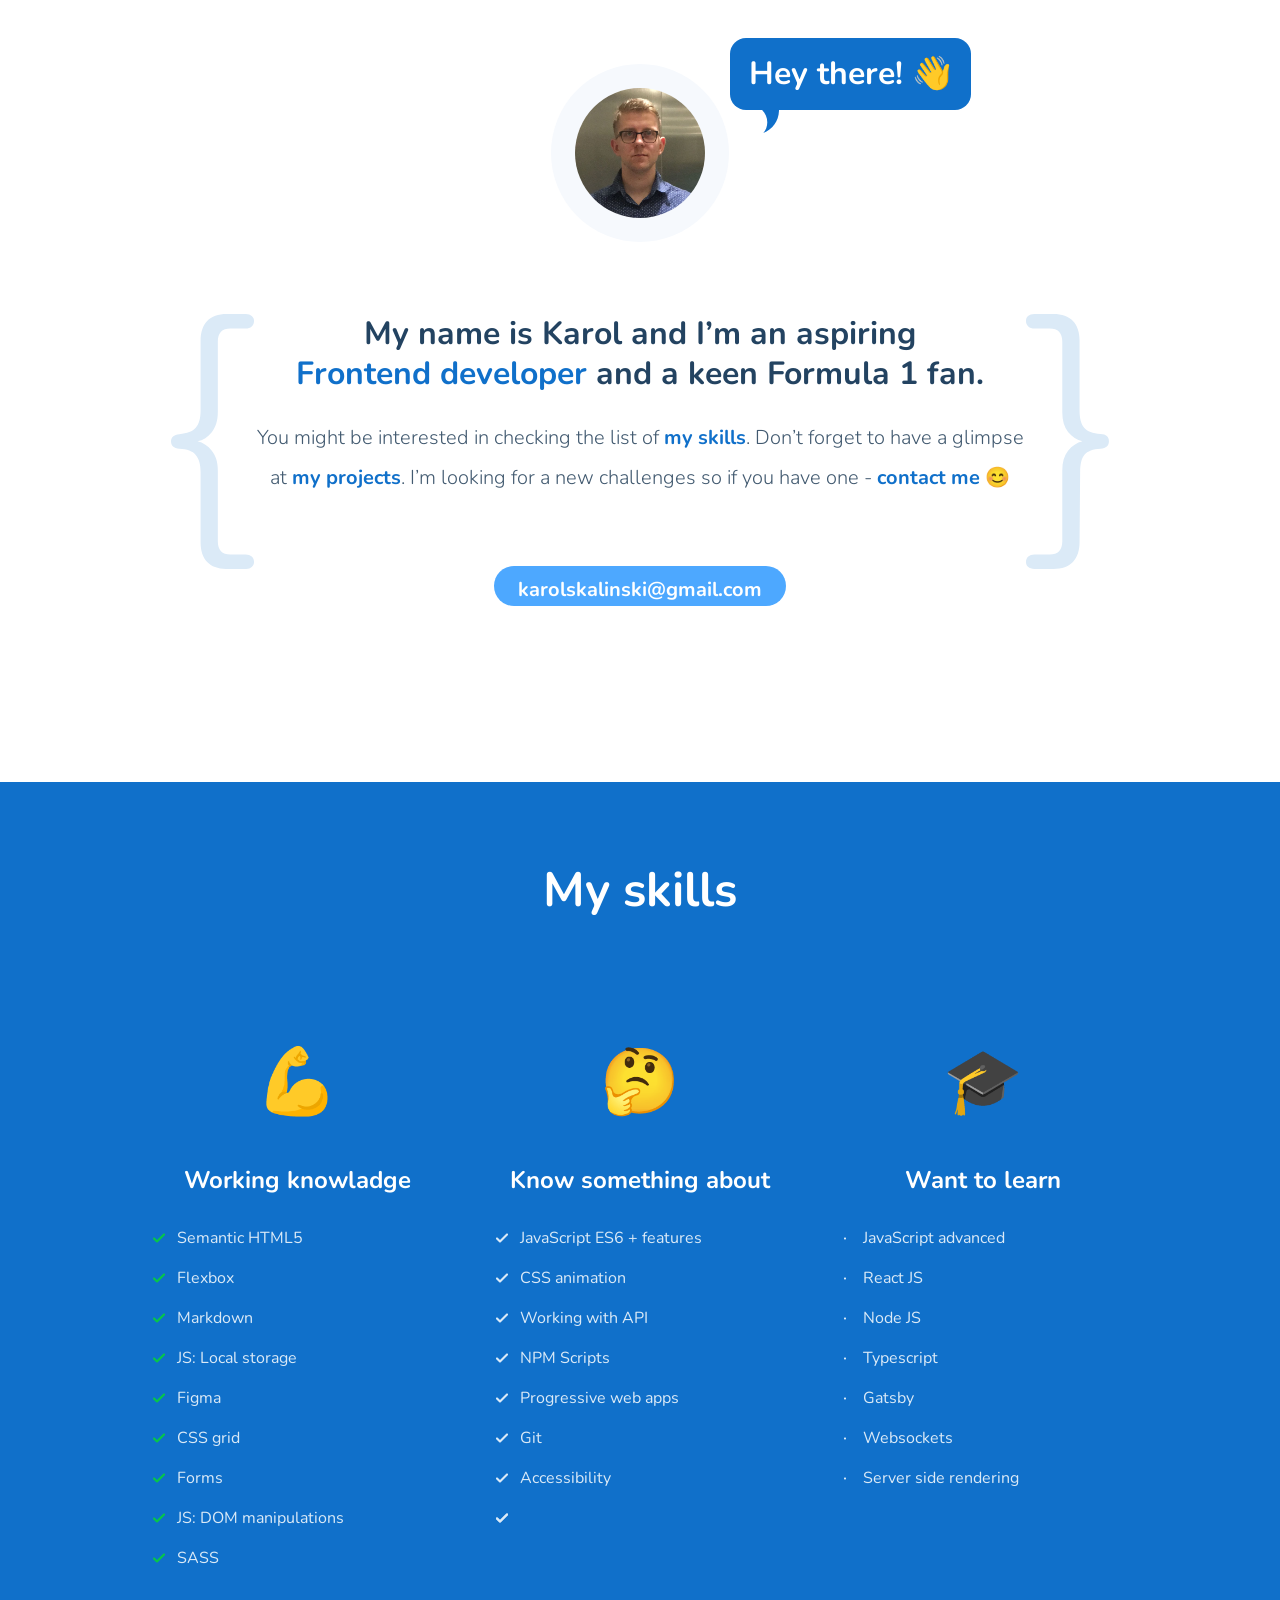
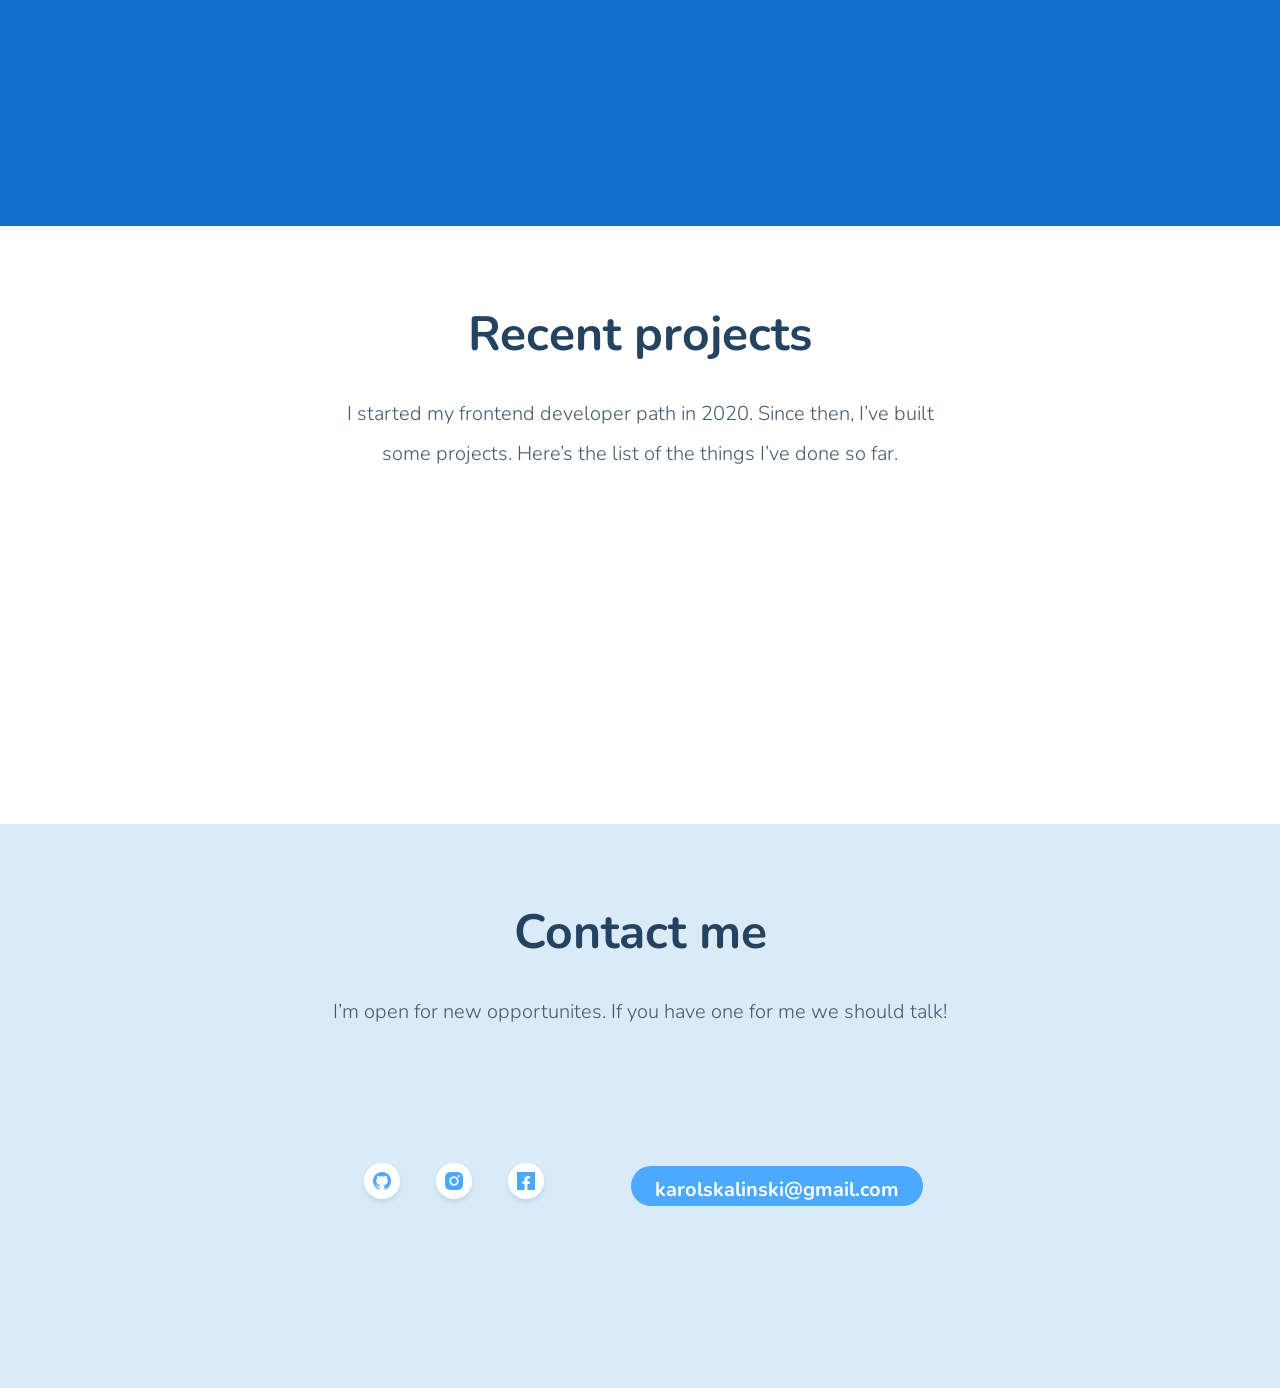
==== commit 92ab24da: "Updates" ====
--- a/index.html
+++ b/index.html
@@ -1 +1 @@
-<!doctype html><html lang="en"><head><meta charset="UTF-8"/><meta name="viewport" content="width=device-width,initial-scale=1"/><title>Karol Skalinski Portfolio</title><meta name="description" content="Personal site with projects list & skill by Karol Skalinski"/><meta property="og:title" content="Karol Skalinski Portfolio"/><meta property="og:description" content="Personal site with projects list & skill by Karol Skalinski"/><meta property="og:url" content="https://skalutki.github.io/portfolio/"/><meta property="og:image" content="https://maciejkorsan.com/wtf-gulp-starter/assets/img/cover.png"/><link rel="apple-touch-icon" sizes="180x180" href="pwa/apple-icon-180.png"/><link rel="apple-touch-icon" sizes="167x167" href="pwa/apple-icon-167.png"/><link rel="apple-touch-icon" sizes="152x152" href="pwa/apple-icon-152.png"/><link rel="apple-touch-icon" sizes="120x120" href="pwa/apple-icon-120.png"/><meta name="apple-mobile-web-app-capable" content="yes"/><link rel="apple-touch-startup-image" href="pwa/apple-splash-2048-2732.png" media="(device-width: 1024px) and (device-height: 1366px) and (-webkit-device-pixel-ratio: 2) and (orientation: portrait)"/><link rel="apple-touch-startup-image" href="pwa/apple-splash-2732-2048.png" media="(device-width: 1024px) and (device-height: 1366px) and (-webkit-device-pixel-ratio: 2) and (orientation: landscape)"/><link rel="apple-touch-startup-image" href="pwa/apple-splash-1668-2388.png" media="(device-width: 834px) and (device-height: 1194px) and (-webkit-device-pixel-ratio: 2) and (orientation: portrait)"/><link rel="apple-touch-startup-image" href="pwa/apple-splash-2388-1668.png" media="(device-width: 834px) and (device-height: 1194px) and (-webkit-device-pixel-ratio: 2) and (orientation: landscape)"/><link rel="apple-touch-startup-image" href="pwa/apple-splash-1668-2224.png" media="(device-width: 834px) and (device-height: 1112px) and (-webkit-device-pixel-ratio: 2) and (orientation: portrait)"/><link rel="apple-touch-startup-image" href="pwa/apple-splash-2224-1668.png" media="(device-width: 834px) and (device-height: 1112px) and (-webkit-device-pixel-ratio: 2) and (orientation: landscape)"/><link rel="apple-touch-startup-image" href="pwa/apple-splash-1536-2048.png" media="(device-width: 768px) and (device-height: 1024px) and (-webkit-device-pixel-ratio: 2) and (orientation: portrait)"/><link rel="apple-touch-startup-image" href="pwa/apple-splash-2048-1536.png" media="(device-width: 768px) and (device-height: 1024px) and (-webkit-device-pixel-ratio: 2) and (orientation: landscape)"/><link rel="apple-touch-startup-image" href="pwa/apple-splash-1242-2688.png" media="(device-width: 414px) and (device-height: 896px) and (-webkit-device-pixel-ratio: 3) and (orientation: portrait)"/><link rel="apple-touch-startup-image" href="pwa/apple-splash-2688-1242.png" media="(device-width: 414px) and (device-height: 896px) and (-webkit-device-pixel-ratio: 3) and (orientation: landscape)"/><link rel="apple-touch-startup-image" href="pwa/apple-splash-1125-2436.png" media="(device-width: 375px) and (device-height: 812px) and (-webkit-device-pixel-ratio: 3) and (orientation: portrait)"/><link rel="apple-touch-startup-image" href="pwa/apple-splash-2436-1125.png" media="(device-width: 375px) and (device-height: 812px) and (-webkit-device-pixel-ratio: 3) and (orientation: landscape)"/><link rel="apple-touch-startup-image" href="pwa/apple-splash-828-1792.png" media="(device-width: 414px) and (device-height: 896px) and (-webkit-device-pixel-ratio: 2) and (orientation: portrait)"/><link rel="apple-touch-startup-image" href="pwa/apple-splash-1792-828.png" media="(device-width: 414px) and (device-height: 896px) and (-webkit-device-pixel-ratio: 2) and (orientation: landscape)"/><link rel="apple-touch-startup-image" href="pwa/apple-splash-1242-2208.png" media="(device-width: 414px) and (device-height: 736px) and (-webkit-device-pixel-ratio: 3) and (orientation: portrait)"/><link rel="apple-touch-startup-image" href="pwa/apple-splash-2208-1242.png" media="(device-width: 414px) and (device-height: 736px) and (-webkit-device-pixel-ratio: 3) and (orientation: landscape)"/><link rel="apple-touch-startup-image" href="pwa/apple-splash-750-1334.png" media="(device-width: 375px) and (device-height: 667px) and (-webkit-device-pixel-ratio: 2) and (orientation: portrait)"/><link rel="apple-touch-startup-image" href="pwa/apple-splash-1334-750.png" media="(device-width: 375px) and (device-height: 667px) and (-webkit-device-pixel-ratio: 2) and (orientation: landscape)"/><link rel="apple-touch-startup-image" href="pwa/apple-splash-640-1136.png" media="(device-width: 320px) and (device-height: 568px) and (-webkit-device-pixel-ratio: 2) and (orientation: portrait)"/><link rel="apple-touch-startup-image" href="pwa/apple-splash-1136-640.png" media="(device-width: 320px) and (device-height: 568px) and (-webkit-device-pixel-ratio: 2) and (orientation: landscape)"/><link href="index.69f66f63.css" rel="stylesheet"></head><body><main class="main"><header class="about-me"><div class="about-me__picture"><img src="img/karol1.66307d24.jpg" alt="Profile picture with smile Karol Skalinski" class="about-me__picture--picture"/></div><h1 class="about-me__title">My name is Karol and I’m an aspiring <span class="about-me__title--color">Frontend developer</span> and a keen Formula 1 fan.</h1><p class="about-me__description">You might be interested in checking the list of <a class="about-me__description--id" href="#skills">my skills</a>. Don’t forget to have a glimpse at <a class="about-me__description--id" href="#projects">my projects</a>. Currently I’m looking for a new challenges so if you have one - <a class="about-me__description--id" href="#contact">contact me </a>😊</p><div class="position-mail"><a href="mailto:karolskalinski@gmail.com?subject=From_portfolio_on_github" class="about-me__mail mail">karolskalinski@gmail.com</a></div></header><section class="skills" id="skills"><h2 class="skills__title">My skills</h2><section class="skill"><div class="skill__div"><span class="skill__div__icon">💪</span></div><h3 class="skill__title">Working knowladge</h3><ul class="skill__list"><li class="skill__list--item skill__list--itemGreen">Semantic HTML5</li><li class="skill__list--item skill__list--itemGreen">Flexbox</li><li class="skill__list--item skill__list--itemGreen">Markdown</li><li class="skill__list--item skill__list--itemGreen">JS: Local storage</li><li class="skill__list--item skill__list--itemGreen">Figma</li><li class="skill__list--item skill__list--itemGreen">CSS grid</li><li class="skill__list--item skill__list--itemGreen">Forms</li><li class="skill__list--item skill__list--itemGreen">JS: DOM manipulations</li><li class="skill__list--item skill__list--itemGreen">SASS</li></ul></section><section class="skill"><div class="skill__div"><span class="skill__div__icon">🤔</span></div><h3 class="skill__title">Know something about</h3><ul class="skill__list"><li class="skill__list--item skill__list--itemWhite">JavaScript ES6 + features</li><li class="skill__list--item skill__list--itemWhite">CSS animation</li><li class="skill__list--item skill__list--itemWhite">Working with API</li><li class="skill__list--item skill__list--itemWhite">NPM Scripts</li><li class="skill__list--item skill__list--itemWhite">Progressive web apps</li><li class="skill__list--item skill__list--itemWhite">Git</li><li class="skill__list--item skill__list--itemWhite">Accessibility</li><li class="skill__list--item skill__list--itemWhite"></li><li class="skill__list--item skill__list--itemWhite"></li></ul></section><section class="skill"><div class="skill__div"><span class="skill__div__icon">🎓</span></div><h3 class="skill__title">Want to learn</h3><ul class="skill__list"><li class="skill__list--item skill__list--itemDot">JavaScript advanced</li><li class="skill__list--item skill__list--itemDot">React JS</li><li class="skill__list--item skill__list--itemDot">Node JS</li><li class="skill__list--item skill__list--itemDot">Typescript</li><li class="skill__list--item skill__list--itemDot">Gatsby</li><li class="skill__list--item skill__list--itemDot">Websockets</li><li class="skill__list--item skill__list--itemDot">Server side rendering</li></ul></section></section><section class="projects projects-js" id="projects"><h2 class="projects__title">Recent projects</h2><p class="projects__description">I started my frontend developer path in 2020. Since then, I’ve built some projects. Here’s the list of the things I’ve done so far.</p><article class="project"><div class="project__header"><span class="project__header--icon"></span> <span class="project__header--icon"></span> <span class="project__header--icon"></span></div><div class="project__content"><img src="img/Github__Icon.25b1aea3.png" class="project__avatar" alt=""/><h3 class="project__title project__grid"><span class="project__label">project:</span> <span class="project__title--name">tytuł</span></h3><p class="project__description project__grid"><span class="project__label">description:</span> <span class="project__description--name">opis projektu</span></p><p class="project__demo project__grid"><span class="project__label">demo:</span> <span>&lt;<span class="project__demo--name"><a href="#" class="project__link" title="Project demo link">see here</a></span>&gt;</span></p><p class="project__repo project__grid"><span class="project__label">github:</span> <span>&lt;<span class="project__repo--name"><a href="#" class="project__link" title="Project repository link">source code</a></span>&gt;</span></p></div></article></section><footer class="contact" id="contact"><h2 class="contact__title">Contact me</h2><p class="contact__description">I’m open for new opportunites. If you have one for me we should talk!</p><span class="contact__icons"><a href="#" class="contact__link"><img src="img/Github_icon.b42a5c88.png" class="contact__icon contact__icon-github" alt="Github icon."/></a><a href="#" class="contact__link"><img src="img/Instagram_icon.8e34ad99.png" class="contact__icon contact__icon-instagram" alt="Instagram icon."/></a><a href="#" class="contact__link"><img src="img/Facebook_icon.f292de3f.png" class="contact__icon contact__icon-facebook" alt="Facebook icon."/></a></span><div class="position-mail"><a href="mailto:karolskalinski@gmail.com?subject=From_portfolio_on_github" class="contact__mail mail">karolskalinski@gmail.com</a></div></footer></main><script src="index.69f66f63.js"></script></body></html>+<!doctype html><html lang="en"><head><meta charset="UTF-8"/><meta name="viewport" content="width=device-width,initial-scale=1"/><title>Karol Skalinski Portfolio</title><meta name="description" content="Personal site with projects list & skill by Karol Skalinski"/><meta property="og:title" content="Karol Skalinski Portfolio"/><meta property="og:description" content="Personal site with projects list & skill by Karol Skalinski"/><meta property="og:url" content="https://skalutki.github.io/portfolio/"/><meta property="og:image" content="https://skalutki.github.io/portfolio/og.png"/><link href="index.0275530c.css" rel="stylesheet"></head><body><main class="main"><header class="about-me"><div class="about-me__picture"><img src="img/karol1.66307d24.jpg" alt="Profile picture with smile Karol Skalinski" class="about-me__picture--picture"/> <span class="about-me__bubble"><span class="hello">Hey there! <span class="hand">👋</span></span></span></div><div class="about-me__container"><h1 class="about-me__title">My name is Karol and I’m an aspiring <span class="about-me__title--color">Frontend developer</span> and a keen Formula 1 fan.</h1><p class="about-me__description">You might be interested in checking the list of <a class="about-me__description--id" href="#skills">my skills</a>. Don’t forget to have a glimpse at <a class="about-me__description--id" href="#projects">my projects</a>. I’m looking for a new challenges so if you have one - <a class="about-me__description--id" href="#contact">contact me </a>😊</p><div class="position-mail"><a href="mailto:karolskalinski@gmail.com?subject=From_portfolio_on_github" class="about-me__mail mail">karolskalinski@gmail.com</a></div></div></header><section class="skills" id="skills"><h2 class="skills__title">My skills</h2><div class="skills__grid"><article class="skill"><div class="skill__div"><span class="skill__div__icon">💪</span></div><h3 class="skill__title">Working knowladge</h3><ul class="skill__list"><li class="skill__list--item skill__list--itemGreen">Semantic HTML5</li><li class="skill__list--item skill__list--itemGreen">Flexbox</li><li class="skill__list--item skill__list--itemGreen">Markdown</li><li class="skill__list--item skill__list--itemGreen">JS: Local storage</li><li class="skill__list--item skill__list--itemGreen">Figma</li><li class="skill__list--item skill__list--itemGreen">CSS grid</li><li class="skill__list--item skill__list--itemGreen">Forms</li><li class="skill__list--item skill__list--itemGreen">JS: DOM manipulations</li><li class="skill__list--item skill__list--itemGreen">SASS</li></ul></article><article class="skill"><div class="skill__div"><span class="skill__div__icon">🤔</span></div><h3 class="skill__title">Know something about</h3><ul class="skill__list"><li class="skill__list--item skill__list--itemWhite">JavaScript ES6 + features</li><li class="skill__list--item skill__list--itemWhite">CSS animation</li><li class="skill__list--item skill__list--itemWhite">Working with API</li><li class="skill__list--item skill__list--itemWhite">NPM Scripts</li><li class="skill__list--item skill__list--itemWhite">Progressive web apps</li><li class="skill__list--item skill__list--itemWhite">Git</li><li class="skill__list--item skill__list--itemWhite">Accessibility</li><li class="skill__list--item skill__list--itemWhite"></li><li class="skill__list--item skill__list--itemWhite"></li></ul></article><article class="skill"><div class="skill__div"><span class="skill__div__icon">🎓</span></div><h3 class="skill__title">Want to learn</h3><ul class="skill__list"><li class="skill__list--item skill__list--itemDot">JavaScript advanced</li><li class="skill__list--item skill__list--itemDot">React JS</li><li class="skill__list--item skill__list--itemDot">Node JS</li><li class="skill__list--item skill__list--itemDot">Typescript</li><li class="skill__list--item skill__list--itemDot">Gatsby</li><li class="skill__list--item skill__list--itemDot">Websockets</li><li class="skill__list--item skill__list--itemDot">Server side rendering</li></ul></article></div></section><section class="projects projects-js" id="projects"><div class="projects__container"><h2 class="projects__title">Recent projects</h2><p class="projects__description">I started my frontend developer path in 2020. Since then, I’ve built some projects. Here’s the list of the things I’ve done so far.</p></div><div class="projects__grid projects__grid-js"></div></section><footer class="contact" id="contact"><h2 class="contact__title">Contact me</h2><p class="contact__description">I’m open for new opportunites. If you have one for me we should talk!</p><div class="contact__container"><span class="contact__icons"><a href="#" class="contact__link"><img src="img/Github_icon.b42a5c88.png" class="contact__icon contact__icon-github" alt="Github icon." target="_blank" rel="noopener noreferrer"/></a><a href="#" class="contact__link"><img src="img/Instagram_icon.8e34ad99.png" class="contact__icon contact__icon-instagram" alt="Instagram icon." target="_blank" rel="noopener noreferrer"/></a><a href="#" class="contact__link"><img src="img/Facebook_icon.f292de3f.png" class="contact__icon contact__icon-facebook" alt="Facebook icon." target="_blank" rel="noopener noreferrer"/></a></span><div class="position-mail"><a href="mailto:karolskalinski@gmail.com?subject=From_portfolio_on_github" class="contact__mail mail">karolskalinski@gmail.com</a></div></div></footer></main><script src="index.0275530c.js"></script></body></html>
--- a/index.0275530c.css
+++ b/index.0275530c.css
@@ -0,0 +1,2 @@
+@import url(https://fonts.googleapis.com/css2?family=Nunito:wght@300;600;700&family=Roboto+Mono:ital,wght@0,400;1,600&display=swap);
+/*! normalize.css v8.0.1 | MIT License | github.com/necolas/normalize.css */html{line-height:1.15;-webkit-text-size-adjust:100%}body{margin:0}main{display:block}h1{font-size:2em;margin:.67em 0}hr{box-sizing:content-box;height:0;overflow:visible}pre{font-family:monospace,monospace;font-size:1em}a{background-color:transparent}abbr[title]{border-bottom:none;text-decoration:underline;text-decoration:underline dotted}b,strong{font-weight:bolder}code,kbd,samp{font-family:monospace,monospace;font-size:1em}small{font-size:80%}sub,sup{font-size:75%;line-height:0;position:relative;vertical-align:baseline}sub{bottom:-.25em}sup{top:-.5em}img{border-style:none}button,input,optgroup,select,textarea{font-family:inherit;font-size:100%;line-height:1.15;margin:0}button,input{overflow:visible}button,select{text-transform:none}[type=button],[type=reset],[type=submit],button{-webkit-appearance:button}[type=button]::-moz-focus-inner,[type=reset]::-moz-focus-inner,[type=submit]::-moz-focus-inner,button::-moz-focus-inner{border-style:none;padding:0}[type=button]:-moz-focusring,[type=reset]:-moz-focusring,[type=submit]:-moz-focusring,button:-moz-focusring{outline:1px dotted ButtonText}fieldset{padding:.35em .75em .625em}legend{box-sizing:border-box;color:inherit;display:table;max-width:100%;padding:0;white-space:normal}progress{vertical-align:baseline}textarea{overflow:auto}[type=checkbox],[type=radio]{box-sizing:border-box;padding:0}[type=number]::-webkit-inner-spin-button,[type=number]::-webkit-outer-spin-button{height:auto}[type=search]{-webkit-appearance:textfield;outline-offset:-2px}[type=search]::-webkit-search-decoration{-webkit-appearance:none}::-webkit-file-upload-button{-webkit-appearance:button;font:inherit}details{display:block}summary{display:list-item}[hidden],template{display:none}.about-me{padding:64px 16px 88px;position:relative;text-align:center}@media screen and (min-width:768px){.about-me{max-width:768px;margin:0 auto}}@media screen and (min-width:960px){.about-me{max-width:100%;padding-bottom:176px}}.about-me__bubble{position:absolute;left:calc(50% + 90px);top:-26px}.about-me__picture{display:flex;justify-content:center;align-items:center;position:relative}.about-me__picture--picture{width:96px;height:96px;border:16px solid #f6f9fd;border-radius:50%}@media screen and (min-width:960px){.about-me__picture--picture{width:178px;height:178px;border:24px solid #f6f9fd}}.about-me__title{color:#234361;font-weight:700;font-size:26px;line-height:32px;margin-top:72px;margin-bottom:16px}.about-me__title--color{color:#1070ca;white-space:nowrap}@media screen and (min-width:960px){.about-me__title{font-size:32px;line-height:40px;margin-bottom:24px}}.about-me__description{font-size:16px;line-height:32px;margin-bottom:0}@media screen and (min-width:960px){.about-me__description{font-size:20px;line-height:40px;font-weight:300;color:#425a70}}.about-me__description--id{text-decoration:none;color:#1070ca;font-weight:700}.about-me__mail{margin-top:48px}@media screen and (min-width:960px){.about-me__mail{margin:68px 0 0}}.about-me__container{position:relative;margin:0 auto}@media screen and (min-width:960px){.about-me__container{max-width:786px}.about-me__container:before{background:url(img/{.e24c2ca0.svg);left:-76px}.about-me__container:after,.about-me__container:before{content:"";width:83.23px;height:254.88px;position:absolute;display:block}.about-me__container:after{background:url(img/}.767db10b.svg);right:-76px;top:0}}.hello{display:none;margin:0}@media screen and (min-width:960px){.hello{display:block;padding:16px 19px;border-radius:16px;font-style:normal;font-weight:700;font-size:32px;line-height:40px;background-color:#1070ca;color:#fff;position:relative}.hello:after{position:absolute;top:100%;left:32px;content:"";display:block;width:17.42px;height:22.66px;background:url(img/Speech_cloud.c1a0c04b.svg)}}@-webkit-keyframes wave{0%{transform:rotate(-10deg)}50%{transform:rotate(30deg)}to{transform:rotate(-10deg)}}@keyframes wave{0%{transform:rotate(-10deg)}50%{transform:rotate(30deg)}to{transform:rotate(-10deg)}}.hand{display:inline-block;-webkit-animation:wave 1.5s ease-in-out infinite;animation:wave 1.5s ease-in-out infinite;transform-origin:center center}.skills{background-color:#1070ca;color:#fff;padding:64px 16px 88px}.skills__title{text-align:center;font-size:36px;line-height:48px;font-weight:700;font-style:normal;margin-bottom:64px}@media screen and (min-width:960px){.skills__title{font-size:48px;line-height:56px;margin:0 0 128px}}@media screen and (min-width:960px){.skills__grid{display:grid;grid-template-columns:1fr 1fr 1fr;max-width:1184px;margin:0 auto}}@media screen and (min-width:960px){.skills{padding:80px 126px 176px}}.skill{max-width:288px;margin:64px auto}@media screen and (min-width:960px){.skill{margin-top:0}}.skill__div{display:flex;justify-content:center;align-items:center}.skill__div__icon{font-style:normal;font-size:64px;line-height:72px;margin-bottom:16px}.skill__div__icon,.skill__title{font-weight:700;text-align:center}.skill__title{font-size:24px;line-height:44px}.skill__list{list-style-type:none;padding:0;margin:0 auto;width:288px;color:#dbeaf7;font-style:normal;font-weight:400;font-size:16px;line-height:24px}.skill__list--item{padding:0 0 0 24px;margin:0 0 16px;position:relative}.skill__list--itemGreen:before{position:absolute;left:0;content:url(img/small-tick-green.3161e0bf.png)}.skill__list--itemWhite:before{position:absolute;left:0;content:url(img/small-tick-white.5039dd0b.png)}.skill__list--itemDot:before{position:absolute;left:0;content:url(img/Bullet.c6b2af05.png)}.projects{padding:68px 16px 88px}.projects__title{text-align:center;font-size:36px;line-height:48px;font-weight:700;color:#234361;margin:0 0 32px}@media screen and (min-width:960px){.projects__title{font-size:48px;line-height:56px}}.projects__description{font-style:normal;font-weight:300;font-size:16px;line-height:32px;text-align:center;margin:0 auto 46px}@media screen and (min-width:960px){.projects__description{font-size:20px;line-height:40px}}@media screen and (min-width:960px){.projects__container{padding:0 201px 128px}}.projects__grid{display:grid;-moz-column-gap:24px;column-gap:24px;row-gap:24px}@media screen and (min-width:768px){.projects__grid{grid-template-columns:1fr 1fr}}@media screen and (min-width:960px){.projects{padding:80px 126px 176px}}.project{background:#212528;font-family:Roboto Mono,monospace;font-size:13px;border-radius:16px;box-shadow:0 4px 16px rgba(0,0,0,.25);overflow:hidden;color:#808082}.project__header{background:#1e1e1e;height:40px;display:flex;align-items:center;justify-content:flex-start;padding-left:12px}.project__header--icon{display:block;background:#464a4d;width:8px;height:8px;border-radius:50%;margin-right:8px}.project__content{padding:24px 16px 48px}@media screen and (min-width:960px){.project__content{padding:12px 48px 82px}}.project__avatar{margin-bottom:24px}.project__grid{display:grid;grid-template-columns:102px 1fr;grid-column-gap:4px;margin:0}.project__title{font-size:13px;font-weight:400;margin-bottom:8px}.project__title--name{font-weight:700;color:#fff}.project__link{color:#14b5d0;text-decoration:none}.project__label{text-align:end;display:block}.project__description{margin:0 0 24px}@media(min-width:960px){.project__description{margin:0}}.project__description--name{color:#a3a3a3}.project__demo{margin-bottom:8px}.contact{background-color:#dbeaf7;padding:64px 16px 88px}.contact__title{color:#234361;font-weight:700;font-size:36px;line-height:48px;text-align:center;margin:0 0 32px}@media screen and (min-width:960px){.contact__title{font-size:48px;line-height:56px}}.contact__description{color:#425a70;font-weight:300;font-size:16px;line-height:32px;text-align:center;margin:0 0 56px}@media screen and (min-width:960px){.contact__description{font-size:20px;line-height:40px;margin-bottom:128px}}.contact__icons{display:flex;justify-content:center;align-items:center;margin-bottom:64px}@media screen and (min-width:960px){.contact__icons{margin-bottom:0}}.contact__icon{height:48px;padding-right:24px}.contact__icon__link{width:72px;height:48px}@media screen and (min-width:960px){.contact__container{display:flex;justify-content:space-around;align-items:center}}@media screen and (min-width:960px){.contact{padding:80px 329px 176px}}html{box-sizing:border-box;scroll-behavior:smooth}*,:after,:before{box-sizing:inherit}body{background:#fff;color:#425a70;min-height:100vh;min-width:320px;width:100%;font-family:Nunito,sans-serif;font-weight:300}.position-mail{display:flex;justify-content:center;align-items:center;box-sizing:border-box}.mail{text-align:center;background-color:#4da8ff;border-radius:48px;height:40px;text-decoration:none;color:#fff;padding:4px 24px;font-size:20px;font-weight:700;line-height:40px}
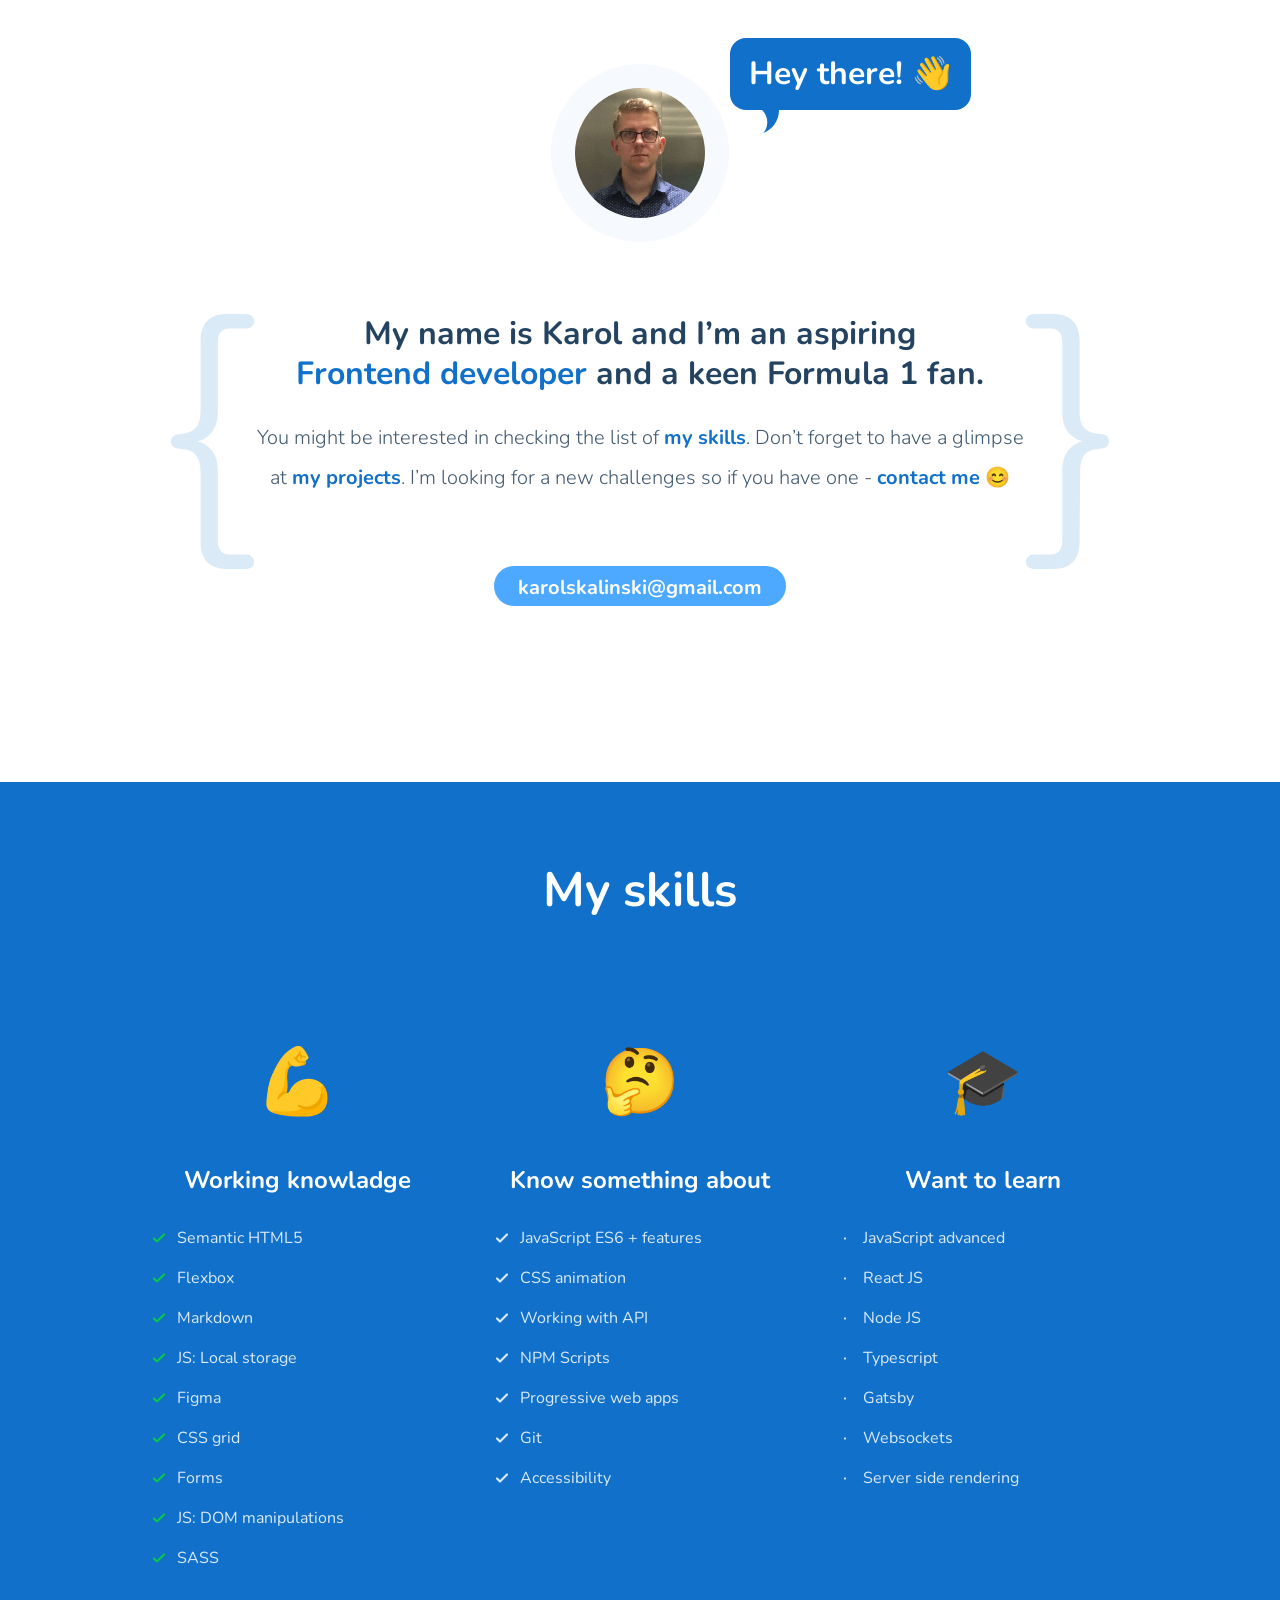
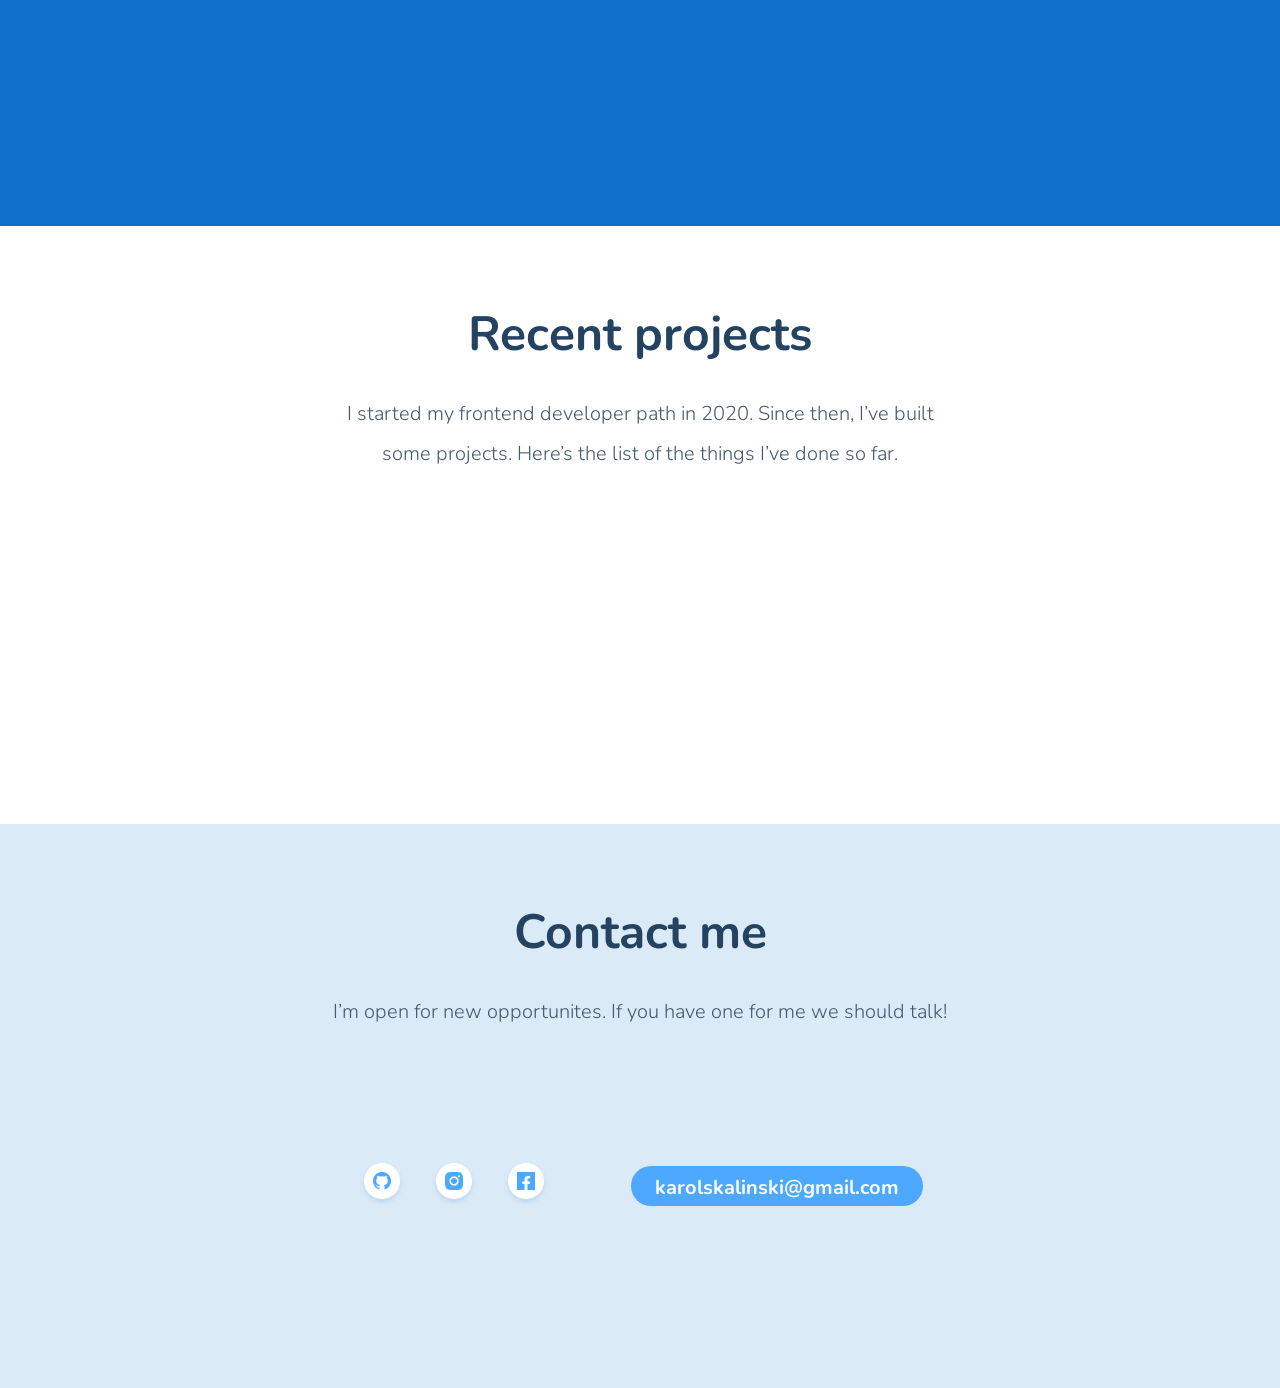
==== commit 59b683fa: "Updates" ====
--- a/index.html
+++ b/index.html
@@ -1 +1 @@
-<!doctype html><html lang="en"><head><meta charset="UTF-8"/><meta name="viewport" content="width=device-width,initial-scale=1"/><title>Karol Skalinski Portfolio</title><meta name="description" content="Personal site with projects list & skill by Karol Skalinski"/><meta property="og:title" content="Karol Skalinski Portfolio"/><meta property="og:description" content="Personal site with projects list & skill by Karol Skalinski"/><meta property="og:url" content="https://skalutki.github.io/portfolio/"/><meta property="og:image" content="https://skalutki.github.io/portfolio/og.png"/><link href="index.0275530c.css" rel="stylesheet"></head><body><main class="main"><header class="about-me"><div class="about-me__picture"><img src="img/karol1.66307d24.jpg" alt="Profile picture with smile Karol Skalinski" class="about-me__picture--picture"/> <span class="about-me__bubble"><span class="hello">Hey there! <span class="hand">👋</span></span></span></div><div class="about-me__container"><h1 class="about-me__title">My name is Karol and I’m an aspiring <span class="about-me__title--color">Frontend developer</span> and a keen Formula 1 fan.</h1><p class="about-me__description">You might be interested in checking the list of <a class="about-me__description--id" href="#skills">my skills</a>. Don’t forget to have a glimpse at <a class="about-me__description--id" href="#projects">my projects</a>. I’m looking for a new challenges so if you have one - <a class="about-me__description--id" href="#contact">contact me </a>😊</p><div class="position-mail"><a href="mailto:karolskalinski@gmail.com?subject=From_portfolio_on_github" class="about-me__mail mail">karolskalinski@gmail.com</a></div></div></header><section class="skills" id="skills"><h2 class="skills__title">My skills</h2><div class="skills__grid"><article class="skill"><div class="skill__div"><span class="skill__div__icon">💪</span></div><h3 class="skill__title">Working knowladge</h3><ul class="skill__list"><li class="skill__list--item skill__list--itemGreen">Semantic HTML5</li><li class="skill__list--item skill__list--itemGreen">Flexbox</li><li class="skill__list--item skill__list--itemGreen">Markdown</li><li class="skill__list--item skill__list--itemGreen">JS: Local storage</li><li class="skill__list--item skill__list--itemGreen">Figma</li><li class="skill__list--item skill__list--itemGreen">CSS grid</li><li class="skill__list--item skill__list--itemGreen">Forms</li><li class="skill__list--item skill__list--itemGreen">JS: DOM manipulations</li><li class="skill__list--item skill__list--itemGreen">SASS</li></ul></article><article class="skill"><div class="skill__div"><span class="skill__div__icon">🤔</span></div><h3 class="skill__title">Know something about</h3><ul class="skill__list"><li class="skill__list--item skill__list--itemWhite">JavaScript ES6 + features</li><li class="skill__list--item skill__list--itemWhite">CSS animation</li><li class="skill__list--item skill__list--itemWhite">Working with API</li><li class="skill__list--item skill__list--itemWhite">NPM Scripts</li><li class="skill__list--item skill__list--itemWhite">Progressive web apps</li><li class="skill__list--item skill__list--itemWhite">Git</li><li class="skill__list--item skill__list--itemWhite">Accessibility</li><li class="skill__list--item skill__list--itemWhite"></li><li class="skill__list--item skill__list--itemWhite"></li></ul></article><article class="skill"><div class="skill__div"><span class="skill__div__icon">🎓</span></div><h3 class="skill__title">Want to learn</h3><ul class="skill__list"><li class="skill__list--item skill__list--itemDot">JavaScript advanced</li><li class="skill__list--item skill__list--itemDot">React JS</li><li class="skill__list--item skill__list--itemDot">Node JS</li><li class="skill__list--item skill__list--itemDot">Typescript</li><li class="skill__list--item skill__list--itemDot">Gatsby</li><li class="skill__list--item skill__list--itemDot">Websockets</li><li class="skill__list--item skill__list--itemDot">Server side rendering</li></ul></article></div></section><section class="projects projects-js" id="projects"><div class="projects__container"><h2 class="projects__title">Recent projects</h2><p class="projects__description">I started my frontend developer path in 2020. Since then, I’ve built some projects. Here’s the list of the things I’ve done so far.</p></div><div class="projects__grid projects__grid-js"></div></section><footer class="contact" id="contact"><h2 class="contact__title">Contact me</h2><p class="contact__description">I’m open for new opportunites. If you have one for me we should talk!</p><div class="contact__container"><span class="contact__icons"><a href="#" class="contact__link"><img src="img/Github_icon.b42a5c88.png" class="contact__icon contact__icon-github" alt="Github icon." target="_blank" rel="noopener noreferrer"/></a><a href="#" class="contact__link"><img src="img/Instagram_icon.8e34ad99.png" class="contact__icon contact__icon-instagram" alt="Instagram icon." target="_blank" rel="noopener noreferrer"/></a><a href="#" class="contact__link"><img src="img/Facebook_icon.f292de3f.png" class="contact__icon contact__icon-facebook" alt="Facebook icon." target="_blank" rel="noopener noreferrer"/></a></span><div class="position-mail"><a href="mailto:karolskalinski@gmail.com?subject=From_portfolio_on_github" class="contact__mail mail">karolskalinski@gmail.com</a></div></div></footer></main><script src="index.0275530c.js"></script></body></html>+<!doctype html><html lang="en"><head><meta charset="UTF-8"/><meta name="viewport" content="width=device-width,initial-scale=1"/><title>Karol Skalinski Portfolio</title><meta name="description" content="Personal site with projects list & skill by Karol Skalinski"/><meta property="og:title" content="Karol Skalinski Portfolio"/><meta property="og:description" content="Personal site with projects list & skill by Karol Skalinski"/><meta property="og:url" content="https://skalutki.github.io/portfolio/"/><meta property="og:image" content="https://skalutki.github.io/portfolio/og.png"/><link href="index.daa5ef9b.css" rel="stylesheet"></head><body><main class="main"><header class="about-me"><div class="about-me__picture"><img src="img/karol1.66307d24.jpg" alt="Profile picture with smile Karol Skalinski" class="about-me__picture--picture"/> <span class="about-me__bubble"><span class="hello">Hey there! <span class="hand">👋</span></span></span></div><div class="about-me__container"><h1 class="about-me__title">My name is Karol and I’m an aspiring <span class="about-me__title--color">Frontend developer</span> and a keen Formula 1 fan.</h1><p class="about-me__description">You might be interested in checking the list of <a class="about-me__description--id" href="#skills">my skills</a>. Don’t forget to have a glimpse at <a class="about-me__description--id" href="#projects">my projects</a>. I’m looking for a new challenges so if you have one - <a class="about-me__description--id" href="#contact">contact me </a>😊</p><div class="position-mail"><a href="mailto:karolskalinski@gmail.com?subject=From_portfolio_on_github" class="about-me__mail mail">karolskalinski@gmail.com</a></div></div></header><section class="skills" id="skills"><h2 class="skills__title">My skills</h2><div class="skills__grid"><article class="skill"><div class="skill__div"><span class="skill__div__icon">💪</span></div><h3 class="skill__title">Working knowladge</h3><ul class="skill__list"><li class="skill__list--item skill__list--itemGreen">Semantic HTML5</li><li class="skill__list--item skill__list--itemGreen">Flexbox</li><li class="skill__list--item skill__list--itemGreen">Markdown</li><li class="skill__list--item skill__list--itemGreen">JS: Local storage</li><li class="skill__list--item skill__list--itemGreen">Figma</li><li class="skill__list--item skill__list--itemGreen">CSS grid</li><li class="skill__list--item skill__list--itemGreen">Forms</li><li class="skill__list--item skill__list--itemGreen">JS: DOM manipulations</li><li class="skill__list--item skill__list--itemGreen">SASS</li></ul></article><article class="skill"><div class="skill__div"><span class="skill__div__icon">🤔</span></div><h3 class="skill__title">Know something about</h3><ul class="skill__list"><li class="skill__list--item skill__list--itemWhite">JavaScript ES6 + features</li><li class="skill__list--item skill__list--itemWhite">CSS animation</li><li class="skill__list--item skill__list--itemWhite">Working with API</li><li class="skill__list--item skill__list--itemWhite">NPM Scripts</li><li class="skill__list--item skill__list--itemWhite">Progressive web apps</li><li class="skill__list--item skill__list--itemWhite">Git</li><li class="skill__list--item skill__list--itemWhite">Accessibility</li></ul></article><article class="skill"><div class="skill__div"><span class="skill__div__icon">🎓</span></div><h3 class="skill__title">Want to learn</h3><ul class="skill__list"><li class="skill__list--item skill__list--itemDot">JavaScript advanced</li><li class="skill__list--item skill__list--itemDot">React JS</li><li class="skill__list--item skill__list--itemDot">Node JS</li><li class="skill__list--item skill__list--itemDot">Typescript</li><li class="skill__list--item skill__list--itemDot">Gatsby</li><li class="skill__list--item skill__list--itemDot">Websockets</li><li class="skill__list--item skill__list--itemDot">Server side rendering</li></ul></article></div></section><section class="projects projects-js" id="projects"><div class="projects__container"><h2 class="projects__title">Recent projects</h2><p class="projects__description">I started my frontend developer path in 2020. Since then, I’ve built some projects. Here’s the list of the things I’ve done so far.</p></div><div class="projects__grid projects__grid-js"></div></section><footer class="contact" id="contact"><h2 class="contact__title">Contact me</h2><p class="contact__description">I’m open for new opportunites. If you have one for me we should talk!</p><div class="contact__container"><span class="contact__icons"><a href="#" class="contact__link"><img src="img/Github_icon.b42a5c88.png" class="contact__icon contact__icon-github" alt="Github icon." target="_blank" rel="noopener noreferrer"/></a><a href="#" class="contact__link"><img src="img/Instagram_icon.8e34ad99.png" class="contact__icon contact__icon-instagram" alt="Instagram icon." target="_blank" rel="noopener noreferrer"/></a><a href="#" class="contact__link"><img src="img/Facebook_icon.f292de3f.png" class="contact__icon contact__icon-facebook" alt="Facebook icon." target="_blank" rel="noopener noreferrer"/></a></span><div class="position-mail"><a href="mailto:karolskalinski@gmail.com?subject=From_portfolio_on_github" class="contact__mail mail">karolskalinski@gmail.com</a></div></div></footer></main><script src="index.daa5ef9b.js"></script></body></html>
--- a/index.daa5ef9b.css
+++ b/index.daa5ef9b.css
@@ -0,0 +1,2 @@
+@import url(https://fonts.googleapis.com/css2?family=Nunito:wght@300;600;700&family=Roboto+Mono:ital,wght@0,400;1,600&display=swap);
+/*! normalize.css v8.0.1 | MIT License | github.com/necolas/normalize.css */html{line-height:1.15;-webkit-text-size-adjust:100%}body{margin:0}main{display:block}h1{font-size:2em;margin:.67em 0}hr{box-sizing:content-box;height:0;overflow:visible}pre{font-family:monospace,monospace;font-size:1em}a{background-color:transparent}abbr[title]{border-bottom:none;text-decoration:underline;text-decoration:underline dotted}b,strong{font-weight:bolder}code,kbd,samp{font-family:monospace,monospace;font-size:1em}small{font-size:80%}sub,sup{font-size:75%;line-height:0;position:relative;vertical-align:baseline}sub{bottom:-.25em}sup{top:-.5em}img{border-style:none}button,input,optgroup,select,textarea{font-family:inherit;font-size:100%;line-height:1.15;margin:0}button,input{overflow:visible}button,select{text-transform:none}[type=button],[type=reset],[type=submit],button{-webkit-appearance:button}[type=button]::-moz-focus-inner,[type=reset]::-moz-focus-inner,[type=submit]::-moz-focus-inner,button::-moz-focus-inner{border-style:none;padding:0}[type=button]:-moz-focusring,[type=reset]:-moz-focusring,[type=submit]:-moz-focusring,button:-moz-focusring{outline:1px dotted ButtonText}fieldset{padding:.35em .75em .625em}legend{box-sizing:border-box;color:inherit;display:table;max-width:100%;padding:0;white-space:normal}progress{vertical-align:baseline}textarea{overflow:auto}[type=checkbox],[type=radio]{box-sizing:border-box;padding:0}[type=number]::-webkit-inner-spin-button,[type=number]::-webkit-outer-spin-button{height:auto}[type=search]{-webkit-appearance:textfield;outline-offset:-2px}[type=search]::-webkit-search-decoration{-webkit-appearance:none}::-webkit-file-upload-button{-webkit-appearance:button;font:inherit}details{display:block}summary{display:list-item}[hidden],template{display:none}.about-me{padding:64px 16px 88px;position:relative;text-align:center}@media screen and (min-width:768px){.about-me{max-width:768px;margin:0 auto}}@media screen and (min-width:960px){.about-me{max-width:100%;padding-bottom:176px}}.about-me__bubble{position:absolute;left:calc(50% + 90px);top:-26px}.about-me__picture{display:flex;justify-content:center;align-items:center;position:relative}.about-me__picture--picture{width:96px;height:96px;border:16px solid #f6f9fd;border-radius:50%}@media screen and (min-width:960px){.about-me__picture--picture{width:178px;height:178px;border:24px solid #f6f9fd}}.about-me__title{color:#234361;font-weight:700;font-size:26px;line-height:32px;margin-top:72px;margin-bottom:16px}.about-me__title--color{color:#1070ca;white-space:nowrap}@media screen and (min-width:960px){.about-me__title{font-size:32px;line-height:40px;margin-bottom:24px}}.about-me__description{font-size:16px;line-height:32px;margin-bottom:0}@media screen and (min-width:960px){.about-me__description{font-size:20px;line-height:40px;font-weight:300;color:#425a70}}.about-me__description--id{text-decoration:none;color:#1070ca;font-weight:700}.about-me__mail{margin-top:48px}@media screen and (min-width:960px){.about-me__mail{margin:68px 0 0}}.about-me__container{position:relative;margin:0 auto}@media screen and (min-width:960px){.about-me__container{max-width:786px}.about-me__container:before{background:url(img/{.e24c2ca0.svg);left:-76px}.about-me__container:after,.about-me__container:before{content:"";width:83.23px;height:254.88px;position:absolute;display:block}.about-me__container:after{background:url(img/}.767db10b.svg);right:-76px;top:0}}.hello{display:none;margin:0}@media screen and (min-width:960px){.hello{display:block;padding:16px 19px;border-radius:16px;font-style:normal;font-weight:700;font-size:32px;line-height:40px;background-color:#1070ca;color:#fff;position:relative}.hello:after{position:absolute;top:100%;left:32px;content:"";display:block;width:17.42px;height:22.66px;background:url(img/Speech_cloud.c1a0c04b.svg)}}@-webkit-keyframes wave{0%{transform:rotate(-10deg)}50%{transform:rotate(30deg)}to{transform:rotate(-10deg)}}@keyframes wave{0%{transform:rotate(-10deg)}50%{transform:rotate(30deg)}to{transform:rotate(-10deg)}}.hand{display:inline-block;-webkit-animation:wave 1.5s ease-in-out infinite;animation:wave 1.5s ease-in-out infinite;transform-origin:center center}.skills{background-color:#1070ca;color:#fff;padding:64px 16px 88px}.skills__title{text-align:center;font-size:36px;line-height:48px;font-weight:700;font-style:normal;margin-bottom:64px}@media screen and (min-width:960px){.skills__title{font-size:48px;line-height:56px;margin:0 0 128px}}@media screen and (min-width:960px){.skills__grid{display:grid;grid-template-columns:1fr 1fr 1fr;max-width:1184px;margin:0 auto}}@media screen and (min-width:960px){.skills{padding:80px 126px 176px}}.skill{max-width:288px;margin:64px auto}@media screen and (min-width:960px){.skill{margin-top:0}}.skill__div{display:flex;justify-content:center;align-items:center}.skill__div__icon{font-style:normal;font-size:64px;line-height:72px;margin-bottom:16px}.skill__div__icon,.skill__title{font-weight:700;text-align:center}.skill__title{font-size:24px;line-height:44px}.skill__list{list-style-type:none;padding:0;margin:0 auto;width:288px;color:#dbeaf7;font-style:normal;font-weight:400;font-size:16px;line-height:24px}.skill__list--item{padding:0 0 0 24px;margin:0 0 16px;position:relative}.skill__list--itemGreen:before{position:absolute;left:0;content:url(img/small-tick-green.3161e0bf.png)}.skill__list--itemWhite:before{position:absolute;left:0;content:url(img/small-tick-white.5039dd0b.png)}.skill__list--itemDot:before{position:absolute;left:0;content:url(img/Bullet.c6b2af05.png)}.projects{padding:68px 16px 88px}.projects__title{text-align:center;font-size:36px;line-height:48px;font-weight:700;color:#234361;margin:0 0 32px}@media screen and (min-width:960px){.projects__title{font-size:48px;line-height:56px}}.projects__description{font-style:normal;font-weight:300;font-size:16px;line-height:32px;text-align:center;margin:0 auto 46px}@media screen and (min-width:960px){.projects__description{font-size:20px;line-height:40px}}@media screen and (min-width:960px){.projects__container{padding:0 201px 128px}}.projects__grid{display:grid;-moz-column-gap:24px;column-gap:24px;row-gap:24px}@media screen and (min-width:768px){.projects__grid{grid-template-columns:1fr 1fr}}@media screen and (min-width:960px){.projects{padding:80px 126px 176px}}.project{background:#212528;font-family:Roboto Mono,monospace;font-size:13px;border-radius:16px;box-shadow:0 4px 16px rgba(0,0,0,.25);overflow:hidden;color:#808082}.project__header{background:#1e1e1e;height:40px;display:flex;align-items:center;justify-content:flex-start;padding-left:12px}.project__header--icon{display:block;background:#464a4d;width:8px;height:8px;border-radius:50%;margin-right:8px}.project__content{padding:24px 16px 48px}@media screen and (min-width:960px){.project__content{padding:12px 48px 82px}}.project__avatar{margin-bottom:24px}.project__grid{display:grid;grid-template-columns:102px 1fr;grid-column-gap:4px;margin:0}.project__title{font-size:13px;font-weight:400;margin-bottom:8px}.project__title--name{font-weight:700;color:#fff}.project__link{color:#14b5d0;text-decoration:none}.project__label{text-align:end;display:block}.project__description{margin:0 0 24px}@media(min-width:960px){.project__description{margin:0}}.project__description--name{color:#a3a3a3}.project__demo{margin-bottom:8px}.contact{background-color:#dbeaf7;padding:64px 16px 88px}.contact__title{color:#234361;font-weight:700;font-size:36px;line-height:48px;text-align:center;margin:0 0 32px}@media screen and (min-width:960px){.contact__title{font-size:48px;line-height:56px}}.contact__description{color:#425a70;font-weight:300;font-size:16px;line-height:32px;text-align:center;margin:0 0 56px}@media screen and (min-width:960px){.contact__description{font-size:20px;line-height:40px;margin-bottom:128px}}.contact__icons{display:flex;justify-content:center;align-items:center;margin-bottom:64px}@media screen and (min-width:960px){.contact__icons{margin-bottom:0}}.contact__icon{height:48px;padding-right:24px}.contact__icon__link{width:72px;height:48px}@media screen and (min-width:960px){.contact__container{display:flex;justify-content:space-around;align-items:center}}@media screen and (min-width:960px){.contact{padding:80px 329px 176px}}html{box-sizing:border-box;scroll-behavior:smooth}*,:after,:before{box-sizing:inherit}body{background:#fff;color:#425a70;min-height:100vh;min-width:320px;width:100%;font-family:Nunito,sans-serif;font-weight:300}.position-mail{display:flex;justify-content:center;align-items:center;box-sizing:border-box}.mail{text-align:center;background-color:#4da8ff;border-radius:48px;height:40px;text-decoration:none;color:#fff;padding:2px 24px 4px;font-size:20px;font-weight:700;line-height:40px}
